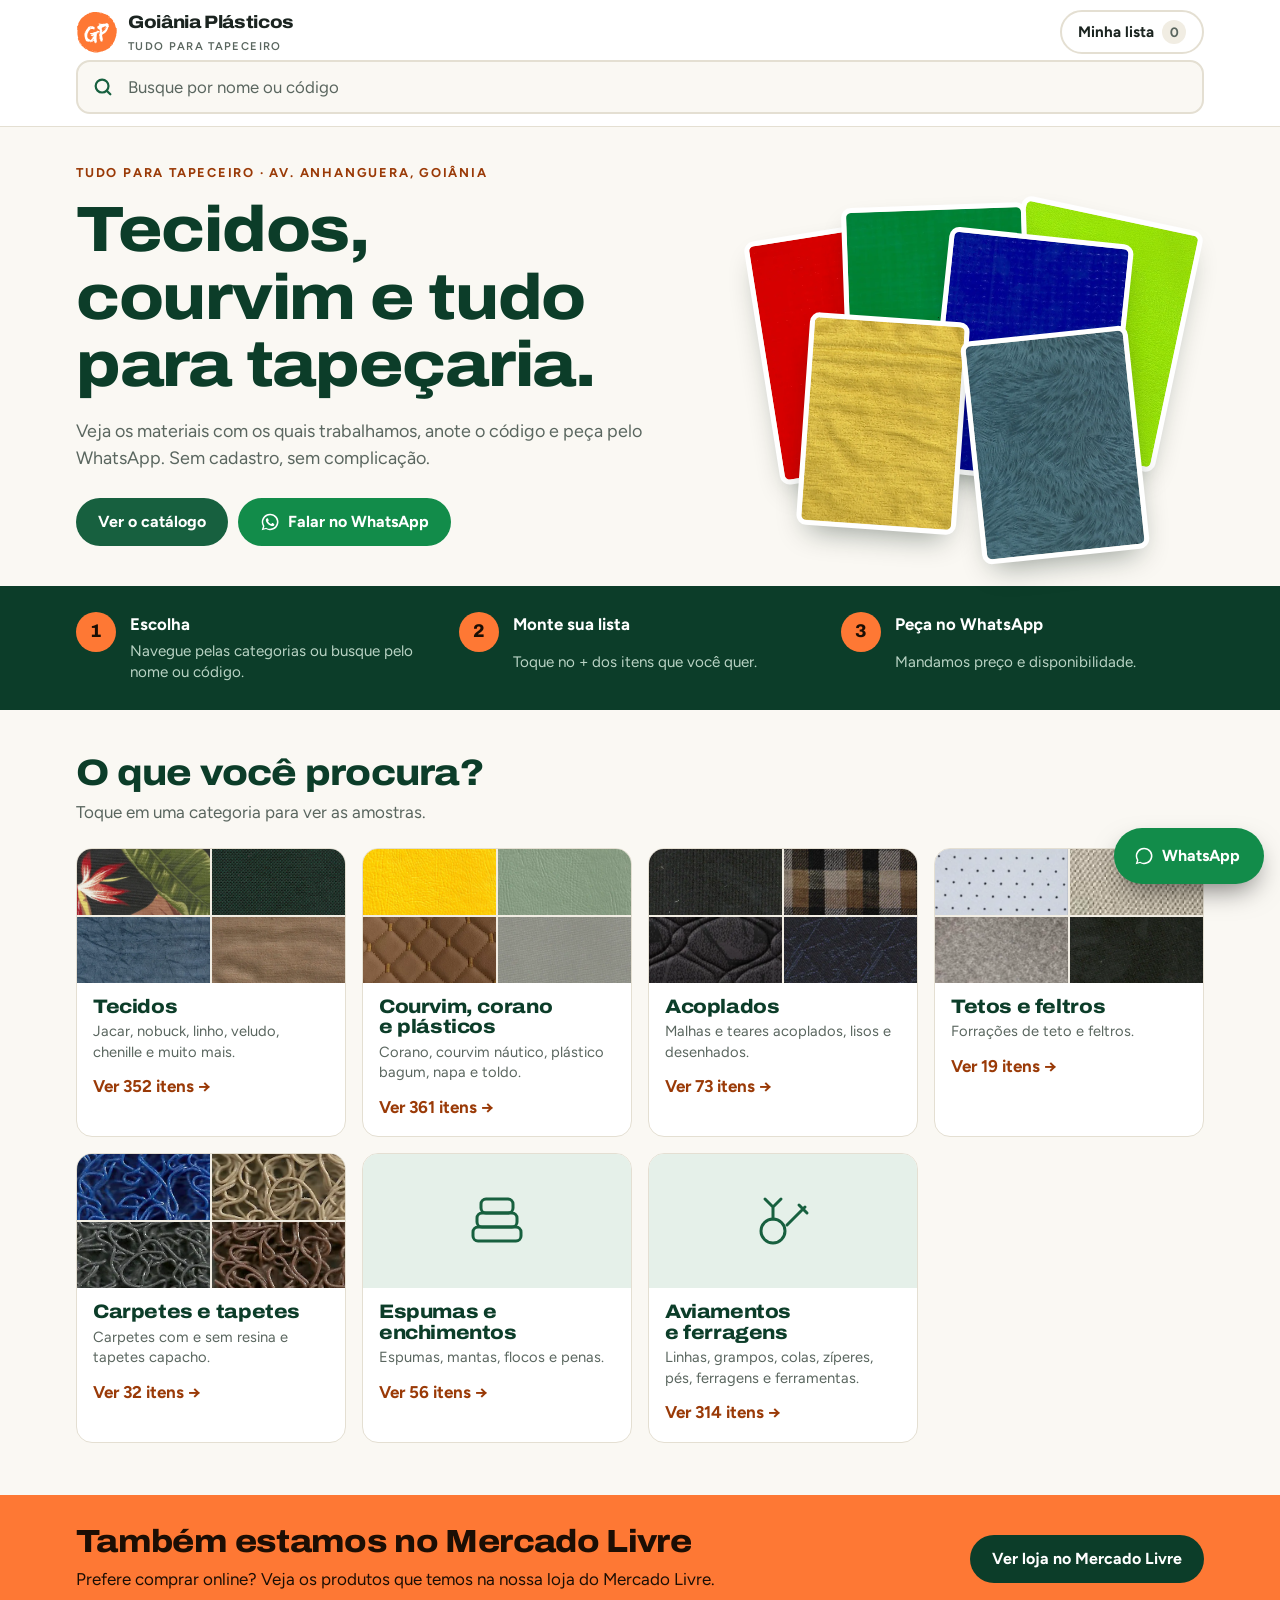
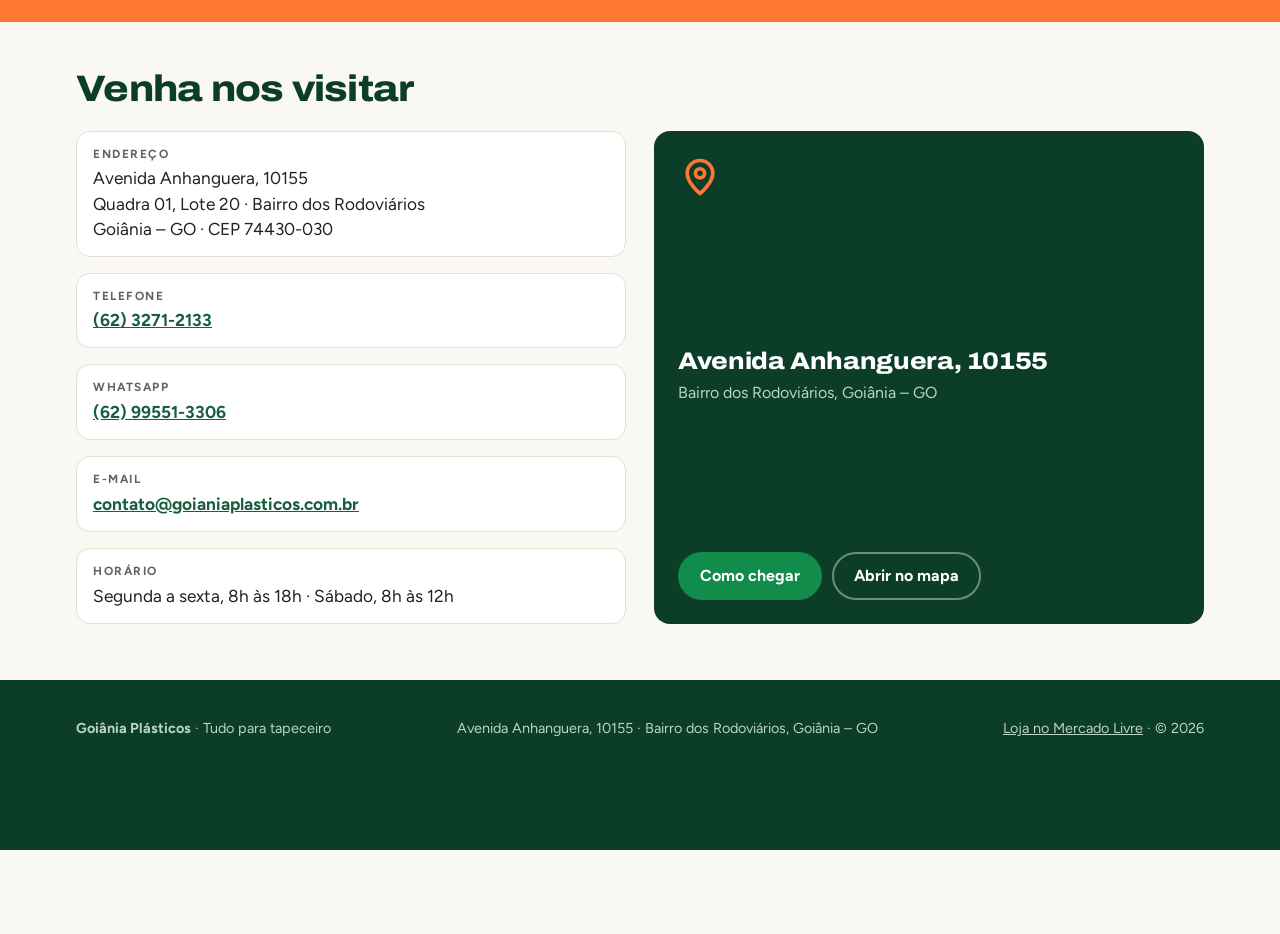
==== index.html @ bf2f609e "Site Goiânia Plásticos: versão inicial Co-Authored-By: Claude Sonnet 5.5 <noreply@anthropic.com> Cla" ====
<!doctype html>
<html lang="pt-BR">
<head>
<meta charset="utf-8">
<meta name="viewport" content="width=device-width, initial-scale=1, viewport-fit=cover">
<title>Goiânia Plásticos</title>
<meta name="claude:viewport-fit-sides" content="cover">
<meta name="description" content="Goiânia Plásticos: tecidos, courvim, corano, acoplados, tetos, espumas e aviamentos para tapeceiro. Veja as amostras e peça pelo WhatsApp. Av. Anhanguera, Goiânia.">
<meta name="theme-color" content="#FAF8F3">
<link rel="icon" type="image/svg+xml" href="img/logo.svg">
<link rel="preconnect" href="https://fonts.googleapis.com">
<link rel="preconnect" href="https://fonts.gstatic.com" crossorigin>
<link rel="stylesheet" href="https://fonts.googleapis.com/css2?family=Archivo:wdth,wght@62..125,600..900&family=Figtree:wght@400;500;600;700&display=swap">
<style>
:root{
  --bg:#FAF8F3; --surface:#FFFFFF; --surface-2:#F1EDE3; --ink:#1B2420; --muted:#5A665F; --line:#E4DFD2;
  --verde:#17603F; --verde-ink:#FFFFFF; --verde-deep:#0C3D29; --verde-tint:#E5F0E9;
  --laranja:#FE7834; --laranja-ink:#9A3A07; --laranja-tint:#FFEDE0; --sand:#F4EFE6;
  --wa:#128C4A; --wa-ink:#FFFFFF; --focus:#17603F;
  --f-display:"Archivo","Arial Narrow",system-ui,sans-serif; --f-body:"Figtree",system-ui,-apple-system,"Segoe UI",sans-serif;
}
@media (prefers-color-scheme:dark){:root:not([data-theme="light"]){
  --bg:#0E1512; --surface:#16201B; --surface-2:#1E2B24; --ink:#EDF2EE; --muted:#9BAAA1; --line:#2A3A31;
  --verde:#5CC592; --verde-ink:#07281A; --verde-deep:#0A241A; --verde-tint:#17302478;
  --laranja:#FF8A4C; --laranja-ink:#FFB68C; --laranja-tint:#3A2314; --sand:#1A231E;
  --wa:#1FA85B; --wa-ink:#04210F; --focus:#FF8A4C; color-scheme:dark}}
:root[data-theme="dark"]{
  --bg:#0E1512; --surface:#16201B; --surface-2:#1E2B24; --ink:#EDF2EE; --muted:#9BAAA1; --line:#2A3A31;
  --verde:#5CC592; --verde-ink:#07281A; --verde-deep:#0A241A; --verde-tint:#17302478;
  --laranja:#FF8A4C; --laranja-ink:#FFB68C; --laranja-tint:#3A2314; --sand:#1A231E;
  --wa:#1FA85B; --wa-ink:#04210F; --focus:#FF8A4C; color-scheme:dark}
html{background:var(--bg)}
body{margin:0;background:var(--bg);color:var(--ink);font-family:var(--f-body);font-size:17px;line-height:1.5;padding-bottom:84px}
</style>
<link rel="stylesheet" href="css/style.css">
</head>
<body>
<svg width="0" height="0" style="position:absolute" aria-hidden="true"><defs><symbol id="logo" viewBox="0 0 242 244"><path fill="var(--laranja)" d="M114.2 241.6C112.7 241.4 110.6 241.1 108.7 241.0C107.1 240.9 106.5 240.8 105.7 240.6C105.1 240.4 103.8 240.1 102.7 240.0C101.6 239.9 100.4 239.6 99.9 239.5C99.4 239.3 98.5 239.1 97.8 239.0C96.9 238.9 96.3 238.8 95.7 238.5C95.2 238.3 94.5 238.1 93.8 238.0C92.4 237.8 92.2 237.8 91.4 237.4C91.1 237.3 90.4 237.1 90.0 237.0C89.5 237.0 88.8 236.7 88.4 236.5C87.9 236.3 87.2 236.1 86.5 235.9C85.8 235.8 85.0 235.6 84.6 235.5C84.2 235.3 83.6 235.1 83.1 235.0C82.7 234.9 82.0 234.7 81.7 234.5C81.3 234.3 80.6 234.1 80.0 234.0C79.5 233.9 78.7 233.6 78.4 233.5C78.1 233.4 77.4 233.2 76.9 233.1C76.5 232.9 75.8 232.7 75.4 232.5C75.0 232.3 74.4 232.1 74.1 232.1C72.9 231.9 72.8 231.8 71.8 230.5C70.6 228.9 70.2 228.5 67.2 226.5C66.9 226.3 66.5 226.0 66.2 225.8C66.0 225.6 65.6 225.4 65.2 225.2C64.9 225.0 64.5 224.7 64.2 224.5C63.9 224.3 63.6 224.1 63.4 224.1C63.2 224.0 62.9 223.8 62.6 223.6C62.3 223.3 61.8 223.0 61.5 222.9C61.3 222.8 61.0 222.6 60.9 222.4C60.8 222.3 60.4 222.1 60.1 221.9C59.8 221.7 59.5 221.5 59.5 221.5C59.5 221.4 59.2 221.2 58.9 221.1C58.6 220.9 58.0 220.3 57.6 219.8C56.6 218.7 55.9 218.3 55.5 218.3C54.6 218.2 54.9 219.4 56.1 220.2C56.8 220.7 57.7 221.7 57.9 222.2C58.1 222.7 57.7 222.9 56.7 222.9C55.8 222.9 54.5 222.3 53.6 221.5C53.4 221.3 52.9 221.0 52.6 220.7C51.5 219.9 51.3 219.7 51.4 219.0C51.5 218.4 51.5 218.4 50.9 217.9C49.8 217.0 49.8 217.0 48.7 217.0C47.6 217.0 47.3 216.9 47.1 216.3C47.0 216.1 46.8 215.7 46.7 215.5C46.5 215.3 46.3 214.8 46.2 214.6C46.1 214.0 44.0 211.9 43.0 211.2C42.6 211.0 41.9 210.4 41.3 209.9C40.8 209.4 39.7 208.5 38.9 207.8C35.3 204.8 33.7 203.3 33.2 202.4C33.0 202.2 32.1 201.1 31.1 200.1C30.2 199.1 28.9 197.6 28.2 196.8C27.5 196.0 26.5 194.9 26.1 194.4C25.6 193.9 25.1 193.3 25.0 193.1C24.8 192.9 24.4 192.4 24.0 192.0C23.6 191.6 23.0 191.0 22.7 190.5C22.3 190.1 21.7 189.3 21.3 188.9C20.5 188.0 19.9 186.9 19.9 186.6C19.9 186.5 20.0 186.1 20.1 185.9C20.4 185.3 20.2 183.9 19.6 182.8C19.4 182.5 19.2 182.0 19.2 181.8C19.2 181.6 18.9 181.2 18.7 180.9C18.5 180.6 18.2 180.1 18.2 179.9C18.1 179.6 17.9 179.1 17.7 178.7C17.5 178.3 17.3 177.7 17.2 177.3C17.2 177.0 16.9 176.4 16.7 176.1C16.5 175.7 16.2 175.3 16.2 175.1C15.8 173.5 14.3 171.3 13.2 170.8C12.6 170.5 12.4 170.2 12.1 169.5C12.1 169.3 11.8 168.8 11.6 168.5C11.4 168.1 11.2 167.6 11.1 167.1C11.1 166.6 10.8 165.9 10.6 165.6C10.3 165.0 10.3 164.8 10.2 163.0C10.2 161.9 10.0 160.6 9.9 160.0C9.6 158.3 9.8 158.0 10.8 158.6C12.2 159.6 12.6 158.3 11.7 156.0C11.5 155.5 11.3 154.7 11.2 154.3C11.1 153.9 10.9 153.4 10.6 153.0C10.2 152.3 10.2 152.3 10.1 150.6C10.1 149.4 10.0 148.7 9.8 148.1C9.5 147.2 9.3 146.4 9.1 144.7C9.0 143.9 8.9 143.2 8.6 142.7C8.3 142.1 8.3 141.7 8.2 140.4C8.2 139.5 8.0 138.5 7.9 137.9C7.3 135.9 7.3 134.9 7.3 127.8C7.3 124.1 7.3 120.4 7.4 119.6C7.4 118.8 7.6 117.4 7.7 116.4C7.9 113.7 7.8 110.7 7.5 110.1C7.4 110.0 7.0 109.7 6.5 109.4C5.1 108.7 4.8 107.6 5.7 105.8C6.1 104.9 6.1 104.9 6.3 102.6C6.5 98.7 6.2 95.2 5.6 93.6C5.1 92.2 5.1 90.4 5.6 89.5C5.8 89.1 6.0 88.5 6.1 88.2C6.2 87.1 6.7 86.8 7.2 87.5C8.2 88.9 8.9 88.7 9.5 86.5C9.9 85.2 9.9 85.2 9.6 84.4C9.1 82.9 9.5 82.0 10.9 81.8C12.6 81.4 13.6 79.9 12.8 78.9C12.5 78.5 12.4 78.3 12.4 77.6C12.4 76.8 12.4 76.8 12.0 76.6C11.5 76.4 11.5 76.3 11.5 76.0C11.6 75.4 12.2 74.0 12.6 73.5C12.9 73.0 13.0 72.6 12.6 72.0C12.3 71.4 12.5 70.9 13.9 69.0C14.2 68.4 14.7 67.7 14.9 67.4C15.1 67.1 15.4 66.6 15.6 66.3C15.8 66.0 16.0 65.7 16.1 65.5C16.1 65.4 16.3 65.1 16.5 64.8C16.9 64.2 18.1 61.8 18.1 61.6C18.1 61.5 18.3 61.1 18.6 60.7C19.3 59.6 19.9 58.5 20.3 57.8C20.9 56.6 21.4 55.7 21.7 55.2C22.2 54.5 22.9 53.5 23.1 53.1C23.2 52.9 23.4 52.5 23.6 52.2C23.8 52.0 24.3 51.4 24.6 50.9C25.0 50.5 25.4 50.0 25.4 49.9C26.1 49.4 26.7 48.4 26.7 48.0C26.7 47.6 26.8 47.4 27.3 46.9C27.6 46.6 28.0 46.0 28.2 45.6C28.6 44.8 30.7 42.6 31.6 42.1C31.8 41.9 32.7 41.2 33.4 40.4C34.2 39.7 35.1 38.8 35.5 38.6C36.0 38.3 36.5 37.8 36.9 37.6C37.2 37.3 37.8 36.8 38.2 36.5C38.6 36.2 39.2 35.7 39.4 35.5C39.7 35.3 40.3 34.8 40.6 34.6C41.0 34.3 41.6 33.8 42.0 33.5C42.3 33.1 42.7 32.9 42.8 32.9C42.8 32.9 43.3 32.5 43.8 32.0C44.7 31.2 45.4 30.6 46.4 30.0C46.9 29.7 46.9 29.6 47.0 28.9C47.1 28.2 47.1 28.2 47.8 27.9C48.2 27.8 48.6 27.6 48.7 27.5C48.9 27.3 49.3 27.1 49.8 26.9C50.2 26.8 50.7 26.5 50.8 26.4C50.9 26.2 51.3 26.0 51.5 25.9C51.8 25.8 52.2 25.6 52.5 25.4C52.8 25.2 53.1 25.0 53.2 25.0C53.3 25.0 53.6 24.8 53.9 24.6C54.1 24.3 54.6 24.0 54.9 23.9C55.2 23.8 55.5 23.6 55.6 23.5C55.6 23.4 55.9 23.2 56.2 23.1C56.5 22.9 56.9 22.6 57.1 22.5C57.3 22.3 57.6 22.1 57.8 22.0C58.0 21.9 58.5 21.6 58.8 21.4C59.2 21.1 59.6 21.0 60.0 20.9C60.9 20.8 61.9 20.3 62.3 19.7C63.1 18.7 63.6 18.3 64.2 18.1C64.6 18.0 65.1 17.7 65.4 17.5C66.4 16.6 67.7 16.2 69.3 15.9C70.5 15.8 71.0 15.7 71.5 15.4C72.0 15.1 72.5 15.0 73.1 14.9C75.6 14.7 76.6 13.9 75.5 13.2C74.6 12.6 74.6 12.3 76.0 11.6C77.1 11.1 77.1 11.1 80.6 10.7C81.4 10.7 82.4 10.5 82.9 10.4C83.3 10.3 84.4 10.2 85.3 10.2C87.0 10.1 87.6 9.9 88.1 9.4C88.3 9.3 88.7 9.0 89.1 8.8C89.4 8.6 89.8 8.4 90.0 8.2C90.3 8.0 90.6 7.9 92.0 7.9C93.6 7.8 93.7 7.8 94.2 7.5C94.4 7.3 94.9 7.1 95.3 7.0C96.5 6.7 96.8 6.6 97.6 6.3C98.7 5.9 103.4 5.7 112.9 5.9C119.4 6.0 119.7 6.0 120.7 6.5C121.1 6.7 121.8 6.8 123.9 7.0C125.7 7.2 126.9 7.3 127.4 7.5C127.9 7.7 129.1 7.8 130.4 7.9C132.0 8.1 132.8 8.2 133.4 8.5C134.0 8.7 134.9 8.8 136.0 8.9C137.2 9.1 138.0 9.2 138.6 9.4C139.1 9.6 139.9 9.8 140.7 9.9C142.1 10.0 144.0 10.3 146.1 10.6C147.2 10.8 149.9 11.0 152.1 11.0C152.2 11.0 152.6 11.2 152.8 11.4C153.1 11.7 153.6 12.0 153.9 12.1C154.6 12.5 156.0 13.2 156.7 13.7C157.0 13.9 157.4 14.2 157.6 14.3C158.0 14.5 158.6 14.9 159.3 15.5C159.6 15.7 160.0 15.9 160.2 16.0C160.4 16.1 160.8 16.3 161.1 16.5C161.7 16.9 161.7 16.9 164.5 16.9C167.9 16.9 168.1 16.9 168.7 17.8C169.1 18.3 169.5 18.6 170.0 18.9C170.4 19.1 170.9 19.4 171.0 19.5C171.0 19.6 171.4 19.8 171.7 20.0C172.0 20.1 172.6 20.3 172.8 20.5C173.1 20.7 173.6 20.9 173.8 20.9C174.1 21.0 174.6 21.3 175.2 21.8C176.5 23.0 177.0 23.0 177.2 22.0C177.3 21.4 177.5 21.3 178.3 21.6C178.6 21.8 178.9 21.9 179.0 21.9C179.1 21.9 179.5 22.1 179.9 22.3C180.3 22.6 180.8 22.9 181.2 23.0C181.5 23.1 181.9 23.4 182.1 23.5C182.2 23.6 182.5 23.8 182.8 23.9C183.1 24.0 183.5 24.3 183.8 24.6C184.1 24.8 184.7 25.3 185.1 25.6C186.0 26.2 187.1 27.1 189.8 29.5C191.6 31.1 192.3 31.7 193.0 32.0C193.3 32.2 193.8 32.5 194.1 32.8C194.4 33.1 195.0 33.7 195.4 34.0C195.8 34.4 196.3 34.9 196.5 35.2C196.7 35.5 197.1 36.0 197.4 36.3C197.9 36.8 198.2 37.3 198.1 37.5C198.0 37.6 197.2 37.2 196.7 36.8C196.5 36.6 195.9 36.2 195.5 36.0C195.1 35.7 194.4 35.3 194.1 35.1C193.0 34.3 191.2 33.2 190.6 32.8C190.3 32.7 189.8 32.4 189.7 32.2C189.3 32.0 188.8 31.9 188.4 32.1C188.0 32.2 188.4 32.7 189.1 33.0C189.3 33.0 189.7 33.3 190.0 33.6C190.6 34.2 191.4 34.8 191.9 35.2C193.2 36.0 193.6 36.2 194.0 36.6C194.2 36.8 194.9 37.3 195.4 37.7C196.0 38.1 196.8 38.9 197.3 39.4C198.3 40.4 198.8 40.6 199.6 40.3C200.1 40.1 200.2 40.1 200.6 40.3C201.0 40.5 202.6 41.9 203.5 43.0C203.9 43.4 204.4 43.9 204.6 44.1C206.0 45.5 207.4 47.3 207.9 48.5C208.5 49.6 210.9 51.9 211.5 51.9C211.9 51.9 212.5 52.5 212.8 53.1C213.0 53.4 213.2 53.9 213.4 54.1C213.6 54.3 213.8 54.7 213.9 54.9C214.0 55.2 214.2 55.7 214.4 56.1C214.6 56.5 214.9 57.1 215.0 57.4C215.1 57.7 215.4 58.1 215.5 58.3C215.8 58.7 216.1 60.3 216.0 60.6C216.0 60.7 215.8 60.8 215.6 60.9C215.4 60.9 215.2 61.1 215.0 61.3C214.4 62.3 214.3 62.3 213.9 62.1C213.4 61.9 213.3 62.1 213.6 62.5C213.8 62.7 214.0 63.0 214.1 63.2C214.3 63.7 216.2 65.6 216.4 65.6C216.6 65.6 216.7 65.2 216.7 64.6C216.8 63.2 217.6 63.3 218.0 64.8C218.1 65.2 218.3 65.6 218.5 65.9C218.6 66.1 218.9 66.6 218.9 66.9C219.1 67.4 219.2 67.7 219.7 68.0C220.4 68.7 220.7 68.6 220.7 67.6C220.8 67.1 221.1 66.7 221.5 66.8C221.7 66.8 221.9 67.0 222.4 67.8C222.8 68.3 223.2 68.9 223.4 69.2C223.7 69.7 224.1 70.9 224.1 71.4C224.1 72.0 223.9 72.4 223.2 72.8C222.9 73.1 222.6 73.3 222.6 73.4C222.6 73.7 223.2 74.4 224.1 75.0C225.0 75.7 225.2 76.0 225.3 76.8C225.4 77.2 225.5 78.0 225.6 78.6C225.8 79.3 225.9 80.0 225.9 80.2C225.9 80.3 226.1 80.9 226.3 81.3C226.6 81.9 226.8 82.5 226.9 83.0C226.9 83.5 227.1 84.2 227.3 84.7C227.5 85.1 227.7 86.0 227.8 86.5C227.9 87.1 228.2 87.8 228.4 88.3C228.8 89.0 228.8 89.2 228.9 91.0C229.1 93.0 229.1 93.0 229.5 93.6C229.7 93.9 230.0 94.5 230.1 94.9C230.2 95.3 230.6 96.0 231.0 96.6C231.3 97.1 231.7 97.8 231.9 98.1C232.0 98.5 232.3 99.0 232.5 99.2C232.7 99.5 232.9 99.9 233.0 100.0C233.1 100.2 233.3 100.4 233.4 100.4C233.7 100.4 233.8 99.9 234.0 98.3C234.2 96.3 234.5 96.5 234.9 98.9C235.0 99.8 235.3 101.0 235.4 101.5C235.9 102.9 235.9 103.4 235.3 104.3C234.5 105.5 234.6 107.0 235.5 108.3C236.2 109.4 236.1 113.6 235.4 115.3C234.6 116.9 234.7 118.5 235.6 119.7C236.0 120.3 236.0 120.7 235.6 121.3C235.4 121.5 235.2 121.8 235.0 122.0C234.6 122.5 234.8 123.8 235.3 124.9C236.1 126.5 236.1 126.7 235.0 127.9C234.0 129.3 234.0 129.3 233.9 131.5C233.8 133.7 233.7 134.0 232.6 135.3C231.7 136.4 231.8 137.7 232.9 137.9C233.6 138.1 233.7 138.6 233.2 140.3C233.0 140.8 232.9 141.6 232.8 142.0C232.8 142.4 232.6 143.0 232.4 143.4C232.2 143.8 231.9 144.6 231.8 145.2C231.6 145.8 231.4 146.5 231.3 146.7C231.2 147.0 231.0 147.6 230.9 148.1C230.8 148.6 230.6 149.3 230.4 149.7C229.9 150.5 229.6 151.9 229.7 153.0C229.8 153.7 229.7 153.8 229.4 154.3C229.2 154.7 229.0 155.2 228.9 155.4C228.8 155.7 228.6 156.1 228.4 156.4C228.2 156.7 227.9 157.4 227.7 158.0C227.6 158.6 227.4 159.3 227.2 159.5C227.1 159.8 226.9 160.3 226.9 160.7C226.8 161.1 226.6 161.7 226.4 162.0C226.2 162.3 225.9 162.8 225.9 163.2C225.8 163.5 225.5 164.2 225.3 164.6C224.8 165.5 224.8 166.2 225.0 167.0C225.2 167.6 225.0 168.2 224.5 168.9C224.3 169.1 224.0 169.6 223.8 169.9C223.6 170.3 223.4 170.7 223.2 171.0C223.1 171.2 222.9 171.8 222.8 172.4C222.7 173.3 222.6 173.6 222.3 173.9C222.1 174.1 221.9 174.4 221.9 174.6C221.8 174.8 221.6 175.1 221.4 175.4C221.2 175.7 220.9 176.2 220.8 176.6C220.7 176.9 220.5 177.5 220.3 177.8C220.1 178.1 219.9 178.5 219.9 178.5C219.9 178.6 219.7 178.9 219.5 179.1C219.3 179.4 219.0 179.8 218.9 180.1C218.5 180.8 217.9 181.5 217.4 182.1C217.2 182.4 216.9 182.7 216.8 182.9C216.7 183.1 216.5 183.6 216.2 184.0C216.0 184.3 215.7 184.8 215.6 185.0C215.0 185.9 214.8 186.3 214.3 187.1C214.0 187.5 213.5 188.2 213.3 188.5C212.5 189.5 212.9 190.1 214.1 189.9C215.0 189.8 215.0 189.8 214.7 190.6C214.7 190.9 214.3 191.4 213.8 191.9C213.3 192.3 212.2 193.4 211.4 194.4C210.5 195.3 209.4 196.5 208.9 197.0C208.4 197.5 207.9 198.1 207.8 198.4C207.6 198.7 207.4 198.9 207.4 198.9C207.3 198.9 207.2 199.1 207.0 199.3C206.9 199.5 206.4 199.9 206.1 200.2C205.7 200.4 204.6 201.4 203.5 202.4C201.6 204.3 201.0 204.8 200.5 205.2C200.3 205.3 200.0 205.7 199.8 206.0C199.5 206.8 198.7 207.6 197.8 208.0C196.9 208.5 196.6 209.0 196.7 209.9C196.8 210.7 196.5 211.1 192.8 214.3C191.5 215.6 190.9 216.0 189.6 216.9C189.3 217.1 188.9 217.4 188.7 217.5C188.5 217.6 188.1 217.9 187.8 218.0C187.5 218.1 186.9 218.4 186.6 218.6C186.2 218.8 185.9 219.0 185.9 219.0C185.8 219.0 185.5 219.2 185.2 219.5C184.8 219.8 184.5 220.0 184.4 220.0C184.4 220.0 184.0 220.2 183.7 220.4C183.3 220.7 182.9 220.9 182.6 221.0C182.4 221.1 181.9 221.3 181.5 221.6C181.1 221.8 180.5 222.0 180.2 222.1C179.8 222.1 179.3 222.3 179.0 222.4C178.7 222.6 178.2 222.8 177.9 222.8C176.3 223.1 175.6 223.7 175.9 224.8C176.0 225.5 175.9 225.8 175.3 226.0C175.0 226.1 174.5 226.3 174.1 226.5C173.7 226.7 173.1 226.9 172.8 227.0C172.4 227.1 172.0 227.3 171.8 227.4C171.3 227.8 171.0 227.9 170.2 228.1C169.7 228.1 169.5 228.2 169.2 228.5C169.0 228.8 168.8 228.9 167.8 229.1C167.1 229.2 166.5 229.3 166.1 229.5C165.8 229.7 165.3 229.9 164.9 230.0C164.5 230.1 163.9 230.3 163.6 230.5C163.3 230.7 162.7 231.0 162.3 231.1C161.8 231.2 161.3 231.4 161.0 231.5C160.7 231.6 160.1 231.9 159.5 232.0C159.0 232.1 158.4 232.4 158.1 232.5C157.9 232.7 157.3 233.0 156.9 233.1C156.4 233.2 155.9 233.4 155.6 233.5C155.3 233.6 154.6 233.9 154.0 234.0C153.4 234.1 152.6 234.4 152.2 234.6C151.8 234.8 151.4 235.0 151.2 235.0C151.1 235.0 150.3 235.1 149.4 235.2C148.6 235.4 147.6 235.5 147.2 235.6C146.1 235.8 143.5 236.3 143.1 236.5C142.3 236.8 139.9 237.0 138.5 236.9C136.7 236.9 136.5 236.9 135.4 238.0C134.4 239.1 133.7 239.4 132.4 239.4C131.8 239.5 131.0 239.6 130.6 239.7C130.2 239.8 129.2 239.9 128.2 240.1C127.3 240.2 126.2 240.4 125.7 240.6C124.8 240.9 122.4 241.1 119.2 241.1C117.9 241.1 117.7 241.2 117.1 241.4C116.5 241.8 115.5 241.8 114.2 241.6ZM107.9 237.0C108.2 236.9 108.6 236.1 108.6 235.6C108.6 235.1 108.3 235.0 106.8 234.8C106.2 234.7 105.4 234.5 105.1 234.4C104.2 234.1 103.6 234.2 103.6 234.7C103.6 235.3 104.1 235.7 104.9 236.0C105.4 236.1 105.9 236.4 106.0 236.5C106.7 237.0 107.5 237.2 107.9 237.0ZM117.7 236.9C118.4 236.6 118.1 236.1 117.0 235.8C116.4 235.6 116.3 235.5 116.1 235.1C115.8 234.6 115.3 234.4 114.2 234.6C113.9 234.7 113.1 234.8 112.5 234.9C110.4 235.3 110.8 235.8 113.2 236.1C113.6 236.1 114.2 236.3 114.6 236.4C114.9 236.5 115.4 236.7 115.6 236.8C116.1 237.0 117.2 237.1 117.7 236.9ZM101.1 233.0C102.0 232.4 101.5 232.1 99.2 231.8C98.3 231.7 97.2 231.5 96.7 231.4C96.2 231.2 95.3 231.1 94.7 231.0C93.8 230.9 93.4 230.8 93.1 230.6C92.4 230.2 92.3 230.5 93.0 231.1C93.4 231.6 93.9 231.9 94.4 232.1C94.8 232.2 95.3 232.5 95.5 232.6C96.4 233.3 100.4 233.6 101.1 233.0ZM54.2 215.0C54.6 214.6 54.3 214.3 52.1 212.5C51.4 211.9 50.5 212.0 50.7 212.7C50.7 213.0 52.0 214.1 52.3 214.1C52.4 214.1 52.6 214.3 52.8 214.5C53.4 215.1 53.9 215.3 54.2 215.0ZM47.0 209.4C47.0 209.0 46.0 207.7 45.2 207.2C44.7 206.9 44.3 206.6 44.1 206.2C43.7 205.6 43.1 205.1 42.6 205.1C42.1 205.1 42.2 205.3 43.2 206.3C43.7 206.8 44.3 207.5 44.7 208.0C45.6 209.3 47.0 210.1 47.0 209.4ZM202.8 198.0C203.9 197.6 205.6 195.9 205.5 195.4C205.4 195.0 204.2 195.1 203.5 195.6C203.1 195.8 202.6 196.0 202.3 196.1C201.8 196.2 200.2 197.0 200.1 197.3C200.0 197.6 200.1 197.9 200.4 198.0C200.8 198.2 202.4 198.1 202.8 198.0ZM31.8 196.7C31.9 196.6 31.9 196.4 31.8 196.3C31.3 195.7 31.2 195.5 31.1 194.9C31.1 194.6 30.9 194.1 30.7 193.9C30.5 193.6 30.3 193.2 30.2 192.9C30.1 192.6 29.8 192.2 29.6 192.0C29.3 191.8 29.1 191.4 29.0 191.2C28.8 190.6 28.2 189.5 27.7 188.8C27.5 188.5 27.1 187.9 26.7 187.3C26.4 186.8 25.9 186.0 25.7 185.7C25.5 185.3 25.2 184.9 25.2 184.7C25.1 184.3 24.6 183.8 24.3 183.8C23.9 183.8 23.9 184.4 24.3 186.0C24.4 187.0 24.5 187.5 24.4 188.1C24.4 188.9 24.4 189.0 24.7 189.7C24.9 190.1 25.2 190.7 25.2 190.9C25.3 191.2 25.8 191.9 26.2 192.4C26.6 192.9 27.1 193.6 27.3 193.8C27.8 194.4 28.6 195.0 29.0 195.0C29.5 195.0 29.8 195.2 30.1 195.6C30.6 196.7 31.6 197.3 31.8 196.7ZM19.0 174.4C19.2 174.0 19.1 173.6 18.6 173.1C18.3 172.7 18.2 172.4 18.1 172.0C18.1 171.5 17.9 171.1 17.7 170.9C17.5 170.7 17.3 170.2 17.2 169.9C17.1 169.6 16.8 169.0 16.3 168.3C15.9 167.8 15.4 167.1 15.2 166.7C14.8 166.2 14.1 165.8 13.9 165.9C13.5 166.1 14.0 167.8 14.6 168.7C14.8 169.0 15.3 169.8 15.6 170.4C16.0 171.1 16.4 171.9 16.6 172.1C16.7 172.3 17.0 172.8 17.2 173.3C17.9 174.6 18.7 175.2 19.0 174.4ZM190.4 41.5C190.4 41.0 189.9 40.2 189.1 39.7C188.7 39.4 188.2 39.0 187.9 38.8C187.2 38.3 186.9 38.2 186.9 38.7C186.9 39.2 187.0 39.4 188.1 40.5C189.4 41.9 190.4 42.3 190.4 41.5ZM145.4 16.8C145.4 16.6 145.2 16.3 144.9 16.0C144.4 15.5 144.4 15.2 144.9 14.8C145.4 14.5 145.3 14.4 144.6 13.7C143.8 13.1 143.2 12.8 142.1 12.7C140.8 12.5 141.0 13.4 142.2 14.0C143.1 14.3 143.2 14.6 142.9 15.0C142.6 15.5 142.7 15.6 143.5 16.3C144.3 17.0 144.4 17.1 145.0 17.1C145.3 17.1 145.4 17.1 145.4 16.8ZM154.0 15.5C154.0 15.1 153.1 14.2 152.4 13.9C152.1 13.8 151.6 13.6 151.3 13.4C150.2 12.8 149.1 13.0 149.1 13.8C149.1 14.4 149.4 14.6 151.2 15.2C152.8 15.8 153.9 15.9 154.0 15.5Z"/><path fill="#fff" d="M111.8 187.2C110.9 186.4 110.5 184.9 110.1 180.9C109.9 179.9 109.8 178.9 109.7 178.7C109.2 177.6 107.6 177.9 107.6 179.0C107.6 180.1 107.9 184.4 108.0 184.8C108.2 185.5 108.1 185.8 107.3 186.2C106.2 186.9 105.8 186.6 105.8 185.3C105.8 184.3 105.5 182.2 105.3 180.8C105.1 179.7 105.0 179.0 104.2 176.3C104.0 175.8 103.8 175.0 103.8 174.7C103.3 172.3 101.7 172.5 99.0 175.0C98.4 175.5 97.6 176.2 97.2 176.4C96.8 176.7 96.3 177.1 96.0 177.3C95.8 177.5 95.4 177.8 95.1 177.9C94.9 178.1 94.6 178.3 94.4 178.4C94.3 178.5 93.9 178.8 93.5 178.9C93.1 179.1 92.6 179.4 92.3 179.6C92.0 179.7 91.7 179.9 91.6 179.9C91.5 179.9 90.9 180.0 90.2 180.2C89.0 180.6 87.9 180.8 85.9 180.9C85.3 181.0 84.5 181.1 84.1 181.2C83.4 181.4 83.4 181.4 82.3 181.0C80.6 180.3 80.5 179.6 82.2 179.2C82.9 179.0 83.3 177.8 82.7 177.3C82.4 177.0 81.5 177.0 80.7 177.3C78.5 178.2 68.8 178.3 66.2 177.5C65.7 177.3 64.8 177.0 64.2 176.9C63.0 176.6 61.5 175.9 60.8 175.4C58.3 173.7 58.3 173.7 57.3 172.3C56.1 170.5 55.4 169.5 55.4 169.4C55.4 169.3 55.0 168.5 54.5 167.5C54.0 166.5 53.5 165.3 53.4 164.7C53.1 163.6 52.3 161.4 51.9 160.5C51.7 160.2 51.5 159.2 51.3 158.3C51.1 157.4 50.7 155.8 50.3 154.6C50.0 153.4 49.6 152.1 49.6 151.7C49.5 151.3 49.4 150.3 49.3 149.6C49.2 148.8 49.0 147.3 48.9 146.2C48.7 145.1 48.5 143.3 48.4 142.1C47.9 138.6 48.1 134.4 48.8 130.2C49.0 129.3 49.1 128.0 49.2 127.2C49.3 125.9 49.7 124.1 50.1 123.0C50.4 122.4 50.8 120.4 51.2 118.7C51.4 117.4 51.6 116.9 51.9 116.9C52.7 116.9 52.2 119.8 51.2 121.7C50.9 122.1 50.8 122.5 50.8 123.1C50.8 123.6 50.6 124.1 50.4 124.5C49.5 126.4 49.4 128.0 50.4 128.4C51.2 128.7 51.7 127.9 51.7 126.3C51.7 125.4 51.8 125.0 52.1 124.4C52.2 124.1 52.4 123.4 52.5 122.9C52.6 122.5 52.7 121.7 52.9 121.3C53.0 120.9 53.1 120.3 53.2 120.0C53.2 119.5 53.4 119.2 53.9 118.6C54.5 117.8 54.7 117.6 55.4 115.9C55.6 115.4 56.0 114.7 56.3 114.3C56.6 113.9 57.2 112.9 57.6 112.0C58.0 111.2 58.6 110.1 59.0 109.6C59.3 109.1 59.9 108.3 60.2 107.8C60.5 107.3 61.2 106.5 61.8 105.9C62.4 105.3 63.2 104.3 63.7 103.7C64.2 103.1 64.8 102.3 65.2 101.9C65.5 101.5 66.0 101.0 66.2 100.7C66.8 99.8 68.4 98.2 69.0 97.9C69.9 97.4 70.2 96.7 69.8 96.1C69.4 95.7 68.7 95.7 67.9 96.2C67.1 96.7 66.6 96.8 66.5 96.5C66.5 96.1 67.4 95.3 68.7 94.6C69.4 94.3 70.2 93.8 70.5 93.5C71.0 93.1 72.4 92.5 73.6 92.1C74.0 91.9 74.7 91.7 75.2 91.4C75.7 91.2 77.1 90.8 78.5 90.4C81.4 89.7 82.3 89.5 83.3 89.1C84.3 88.8 85.0 88.8 85.7 89.3C86.6 89.9 87.0 89.8 87.8 89.0C88.5 88.3 88.4 88.3 90.5 88.6C91.3 88.7 92.6 88.8 93.3 88.9C94.1 88.9 95.0 89.1 95.4 89.2C95.9 89.4 97.1 89.7 98.2 90.0C100.3 90.5 101.9 91.1 102.5 91.5C102.7 91.6 103.2 91.9 103.6 92.1C104.5 92.6 106.6 94.5 106.9 95.2C107.0 95.4 107.2 96.0 107.3 96.6C107.4 97.8 107.8 98.8 108.5 100.2C110.2 103.7 110.4 104.5 109.4 104.5C109.0 104.5 108.8 104.3 108.4 103.0C107.9 101.2 107.2 100.4 106.2 100.4C104.5 100.4 104.3 101.7 105.7 105.0C106.0 105.7 106.2 106.4 106.2 106.5C106.2 107.2 105.4 107.6 103.9 107.6C103.3 107.6 102.9 107.3 102.4 106.3C102.0 105.4 101.7 105.2 100.9 105.5C99.5 106.1 99.5 106.1 98.3 105.6C97.7 105.3 96.9 105.1 96.6 105.1C96.3 105.0 95.6 104.8 94.9 104.6C91.7 103.6 88.4 103.7 85.1 104.8C83.5 105.4 83.3 105.5 81.2 107.2C78.7 109.3 76.4 112.0 73.8 116.0C70.9 120.6 70.4 121.5 70.0 122.8C69.8 123.4 69.6 124.1 69.4 124.5C69.2 124.9 69.0 125.3 68.9 125.5C68.9 125.7 68.7 126.0 68.5 126.3C68.2 126.7 67.9 127.6 67.1 129.6C66.9 130.2 66.6 130.8 66.4 131.1C66.2 131.4 65.9 132.1 65.7 132.7C65.4 133.7 65.3 134.3 65.0 138.9C64.9 140.1 64.7 142.0 64.6 143.1C64.2 146.8 64.2 146.6 64.7 149.3C65.2 151.9 66.0 154.6 66.4 154.9C66.5 155.1 66.9 155.7 67.3 156.3C67.6 156.9 68.1 157.7 68.4 157.9C68.6 158.2 69.2 159.0 69.7 159.6C70.8 161.1 71.0 161.3 72.6 162.3C74.5 163.6 75.3 164.1 76.0 164.3C76.4 164.4 77.1 164.7 77.5 164.9C77.9 165.2 78.6 165.4 79.0 165.6C80.6 166.1 80.8 166.2 81.1 166.6C81.6 167.3 81.4 167.7 80.3 167.9C79.4 168.0 79.1 168.3 79.1 168.8C79.1 169.4 79.7 169.8 80.3 169.7C82.9 169.4 85.0 168.5 86.6 167.1C87.9 165.9 90.0 163.8 90.5 163.2C90.6 162.9 91.0 162.4 91.4 162.1C91.7 161.7 92.2 161.1 92.4 160.8C92.6 160.4 93.0 159.8 93.3 159.4C93.9 158.7 94.5 157.8 94.9 156.8C95.1 156.4 95.6 155.6 96.0 155.0C96.4 154.4 97.0 153.4 97.3 152.8C97.7 152.1 98.1 151.3 98.4 150.9C98.6 150.6 99.1 149.7 99.5 149.0C99.8 148.3 100.3 147.4 100.5 147.0C102.2 144.3 102.4 142.5 100.8 142.7C100.1 142.8 99.4 143.6 98.6 145.3C98.4 145.8 98.0 146.5 97.7 147.0C97.4 147.4 96.9 148.2 96.6 148.8C96.4 149.3 96.0 149.9 95.8 150.1C95.4 150.6 94.6 151.9 94.0 153.3C93.6 154.1 93.2 154.6 92.9 154.8C92.7 155.0 92.2 155.6 91.8 156.1C91.5 156.6 91.0 157.2 90.8 157.4C90.6 157.5 90.3 157.9 90.1 158.2C89.6 159.0 88.9 159.7 88.3 160.2C87.7 160.5 87.7 160.5 87.8 160.2C88.0 159.8 88.7 158.4 89.2 157.7C89.5 157.3 89.9 156.8 90.0 156.5C90.2 156.2 90.6 155.6 91.0 155.2C91.3 154.8 91.9 154.1 92.1 153.6C92.4 153.1 93.1 152.0 93.6 151.2C94.1 150.5 94.7 149.4 94.9 148.9C95.1 148.4 95.6 147.6 96.0 147.0C97.1 145.6 97.1 144.9 96.2 144.7C95.8 144.6 95.0 144.8 92.8 145.3C89.5 146.1 89.7 146.1 88.7 145.1C88.0 144.4 87.3 144.1 86.2 144.2C85.0 144.3 84.2 143.6 84.4 142.8C84.6 142.2 86.4 140.7 87.4 140.4C87.7 140.3 88.8 139.9 89.9 139.4C90.9 139.0 92.3 138.5 92.9 138.3C94.8 137.9 95.4 137.4 95.4 136.2C95.4 135.5 95.2 135.3 94.5 135.4C94.0 135.5 90.0 136.5 88.9 136.8C88.0 137.1 87.2 137.1 86.8 136.8C85.6 135.8 84.1 134.4 83.7 133.9C83.4 133.5 82.6 132.7 81.9 132.1C80.4 130.8 80.4 130.7 80.9 129.8C81.4 128.7 81.4 128.7 83.8 128.4C85.0 128.2 86.4 128.0 87.1 127.9C87.7 127.8 89.1 127.7 90.3 127.6C93.2 127.4 94.3 127.2 97.1 126.0C97.4 125.9 98.3 125.6 99.0 125.4C100.6 125.0 101.7 124.7 102.9 124.2C103.5 124.0 104.6 123.6 105.5 123.4C106.4 123.2 107.6 122.8 108.2 122.5C109.6 121.9 110.1 121.7 112.1 121.3C112.9 121.0 114.1 120.7 114.8 120.4C116.2 119.8 117.1 119.5 119.5 119.0C122.2 118.4 123.1 117.8 122.8 116.8C122.7 116.1 122.2 116.0 120.4 116.3C119.6 116.4 119.5 116.2 119.9 115.6C120.6 114.5 120.9 114.5 125.0 115.2C129.0 115.8 132.1 116.5 132.7 116.8C133.5 117.2 133.8 117.9 133.4 118.8C133.0 119.9 133.2 120.5 134.2 120.5C134.5 120.5 135.0 120.6 135.3 120.7C136.8 121.1 137.4 120.8 137.3 119.5C137.2 119.3 137.0 118.6 136.6 117.9C135.7 116.0 135.7 116.0 136.6 115.5C137.6 115.0 137.7 114.4 137.2 112.3C137.0 111.6 136.8 110.7 136.8 110.2C136.6 109.1 136.3 108.6 135.3 108.0C134.4 107.4 134.0 107.4 133.5 107.9C133.0 108.6 132.5 108.4 131.9 107.1C131.5 106.3 130.9 105.6 130.1 105.1C129.8 104.9 129.2 104.4 128.7 104.0C128.2 103.6 127.2 103.0 126.5 102.6C125.8 102.3 125.1 101.9 125.0 101.8C124.3 100.9 122.2 94.2 121.9 91.9C121.8 91.2 122.1 90.9 123.4 90.1C124.8 89.2 126.5 88.0 127.0 87.7C127.2 87.5 127.9 86.9 128.6 86.5C129.2 86.1 130.0 85.5 130.3 85.2C130.7 85.0 131.3 84.5 131.7 84.2C132.5 83.7 134.7 81.4 135.0 80.8C135.5 80.0 135.3 79.4 134.3 78.1C133.5 77.1 133.2 77.0 132.3 77.0C131.3 77.1 131.5 77.2 130.4 75.4C129.8 74.2 129.7 74.0 130.3 73.4C130.9 72.8 131.5 72.8 132.2 73.4C133.0 74.1 133.2 74.1 134.0 73.6C134.5 73.4 135.0 73.2 135.3 73.2C136.7 73.0 138.1 72.7 138.8 72.5C140.4 71.9 141.5 72.8 141.9 75.1C142.2 76.5 142.5 77.1 143.1 77.3C144.0 77.7 144.5 77.1 144.6 75.5C144.6 74.5 144.6 74.5 145.1 74.0C146.1 73.1 147.0 73.4 147.8 75.0C148.5 76.3 148.9 76.4 151.0 75.7C151.7 75.5 152.6 75.2 153.1 75.1C153.5 74.9 154.2 74.7 154.6 74.4C155.8 73.8 156.8 73.8 163.5 73.7C169.8 73.7 169.9 73.6 171.3 72.5C172.9 71.3 176.8 71.0 180.1 71.8C181.1 72.1 181.9 72.3 182.0 72.5C182.2 72.6 182.5 72.8 182.8 72.9C184.3 73.7 187.4 76.5 188.0 77.6C188.2 78.0 188.3 78.4 188.3 79.1C188.5 85.1 188.5 85.5 189.3 86.4C190.1 87.3 190.2 87.5 190.0 88.7C189.6 91.5 189.5 92.8 189.5 93.4C189.5 94.6 188.9 95.0 188.4 94.0C187.9 93.0 187.2 92.9 186.6 93.5C186.1 94.0 186.0 94.4 185.6 96.6C185.5 97.6 185.2 98.5 185.0 99.0C184.8 99.4 184.4 100.9 184.0 102.1C183.1 105.5 182.4 107.4 181.7 108.9C181.3 109.6 180.9 110.5 180.7 110.9C180.6 111.3 180.2 112.1 179.9 112.5C179.6 113.0 179.1 113.9 178.8 114.5C178.5 115.1 178.1 115.7 178.0 115.9C177.8 116.1 177.5 116.7 177.2 117.1C176.9 117.5 176.4 118.1 176.1 118.5C175.7 118.9 175.2 119.5 175.0 119.8C174.6 120.4 174.2 120.8 172.0 123.3C171.3 124.0 170.5 124.8 170.3 125.2C170.0 125.5 169.5 126.0 169.1 126.3C168.7 126.6 168.2 127.0 167.9 127.3C167.7 127.5 166.9 128.1 166.2 128.5C165.5 129.0 164.5 129.7 163.9 130.1C163.3 130.5 162.7 130.9 162.5 130.9C162.1 131.1 160.5 132.0 160.0 132.4C159.8 132.7 159.2 133.0 158.8 133.3C158.4 133.5 157.8 134.0 157.4 134.3C157.0 134.7 156.2 135.3 155.6 135.7C155.0 136.1 154.2 136.7 153.7 137.0C153.2 137.3 152.5 137.8 152.2 138.0C150.7 138.9 150.2 139.8 150.6 141.4C150.7 141.9 150.8 142.6 150.8 143.0C150.9 144.0 151.6 147.6 151.9 149.2C152.1 149.9 152.3 151.1 152.4 151.7C152.8 155.4 153.4 158.4 153.9 159.5C154.4 160.7 155.2 163.3 155.3 163.8C155.4 164.2 155.3 164.4 154.9 165.0C153.5 167.2 152.7 169.8 152.3 173.6C152.0 176.2 151.5 177.6 150.7 178.0C150.0 178.2 148.5 178.0 147.2 177.4C146.7 177.2 145.8 176.9 145.2 176.8C144.7 176.6 143.9 176.4 143.5 176.3C143.1 176.1 142.4 176.0 142.0 175.9C140.9 175.8 140.6 175.5 140.6 174.3C140.6 173.8 140.5 171.9 140.5 170.1C140.3 166.2 140.3 166.3 139.1 165.3C138.6 164.9 138.2 164.5 138.2 164.5C138.2 164.4 137.9 164.1 137.4 163.7C135.9 162.5 136.1 163.9 135.9 152.4C135.7 146.0 135.7 146.1 134.8 145.1C134.2 144.5 134.2 144.5 134.2 138.1C134.3 134.5 134.3 131.5 134.3 131.5C134.4 131.3 134.7 131.4 135.2 131.7C136.0 132.2 137.3 132.0 137.7 131.2C137.9 130.8 137.9 130.4 137.7 129.4C137.6 128.9 137.4 128.1 137.3 127.5C137.0 125.9 136.4 125.1 135.5 125.5C134.6 125.8 134.1 125.6 134.1 124.9C134.1 124.1 133.0 123.8 131.9 124.2C131.7 124.3 130.9 124.6 130.2 124.7C129.5 124.9 128.7 125.2 128.4 125.4C128.1 125.5 127.4 125.7 126.9 125.9C126.4 126.0 125.7 126.2 125.3 126.4C125.0 126.5 124.3 126.7 123.8 126.8C123.4 126.9 122.7 127.1 122.4 127.3C122.1 127.5 121.4 127.7 121.0 127.9C119.2 128.4 118.5 129.1 118.9 130.0C119.2 130.6 120.3 130.6 121.2 130.0C121.3 130.0 122.2 129.7 123.0 129.5C123.9 129.3 125.1 128.9 125.8 128.7C129.3 127.3 129.7 127.2 130.1 127.6C130.7 128.2 130.1 128.8 129.0 129.0C128.6 129.1 127.9 129.3 127.4 129.6C126.9 129.8 125.7 130.3 124.8 130.6C123.2 131.3 123.2 131.3 122.1 132.4C120.2 134.3 119.8 135.5 119.6 139.4C119.6 140.6 119.5 142.2 119.4 143.1C119.3 143.9 119.2 145.2 119.1 146.0C119.0 147.4 118.4 153.2 118.1 155.0C117.9 156.7 117.8 159.0 117.9 159.4C117.9 159.6 118.2 160.0 118.5 160.3C119.3 161.0 119.4 161.3 118.9 164.8C118.5 167.8 118.5 167.8 118.8 169.1C119.6 172.2 120.3 176.5 120.1 177.1C120.0 177.7 119.7 178.3 119.3 178.6C118.6 179.2 118.6 179.3 118.9 179.8C119.3 180.5 119.2 180.7 118.6 181.1C117.0 182.0 115.5 184.5 115.7 185.8C115.8 186.6 115.5 186.9 114.1 187.3C112.7 187.7 112.4 187.7 111.8 187.2ZM86.9 179.4C89.3 179.1 90.9 178.5 91.1 177.9C91.3 176.8 90.1 176.5 88.1 177.0C85.4 177.7 84.7 178.0 84.5 178.5C84.3 179.3 85.1 179.6 86.9 179.4ZM95.4 171.2C96.2 170.7 97.0 170.0 97.2 169.8C97.7 169.4 98.6 168.8 99.8 168.2C101.1 167.5 101.6 166.9 101.6 165.9C101.6 163.7 100.2 163.4 98.8 165.3C98.0 166.4 97.0 167.4 95.9 168.3C95.2 168.9 94.8 169.3 94.4 170.0C94.1 170.6 93.7 171.2 93.6 171.4C93.4 171.7 93.4 171.8 93.5 171.9C93.8 172.3 94.0 172.2 95.4 171.2ZM137.4 124.9C138.0 124.6 138.2 123.9 138.0 123.3C137.6 122.2 135.9 122.5 135.9 123.6C135.9 124.6 136.7 125.2 137.4 124.9ZM152.3 120.5C154.2 119.5 155.7 118.8 156.2 118.5C156.6 118.4 157.3 117.9 157.7 117.5C158.2 117.0 158.9 116.5 159.3 116.2C161.3 114.8 165.5 110.9 167.5 108.5C168.1 107.7 169.1 106.6 169.6 106.1C170.2 105.4 170.8 104.7 171.0 104.2C171.3 103.7 171.8 102.8 172.3 102.2C172.7 101.6 173.3 100.6 173.6 100.1C173.9 99.6 174.3 99.0 174.5 98.8C174.7 98.5 175.0 98.1 175.2 97.8C175.3 97.4 175.5 97.0 175.7 96.8C175.8 96.5 176.0 96.1 176.1 95.8C176.2 95.6 176.4 95.3 176.6 95.2C177.5 94.6 177.5 93.0 176.6 93.0C176.0 93.0 175.5 93.5 174.7 95.0C174.4 95.5 174.0 96.1 173.6 96.5C173.3 96.9 172.9 97.4 172.7 97.8C172.5 98.1 172.0 98.6 171.7 99.0C171.3 99.4 170.7 100.1 170.4 100.6C169.5 101.8 167.0 104.3 165.7 105.2C165.2 105.6 164.4 106.2 164.1 106.5C163.2 107.4 161.6 108.8 160.7 109.5C159.8 110.3 158.5 111.4 157.3 112.5C156.3 113.5 155.7 114.0 154.1 115.2C150.0 118.4 149.4 118.9 149.4 119.7C149.4 120.9 150.8 121.3 152.3 120.5ZM152.9 114.4C153.4 114.2 154.0 113.7 154.3 113.5C154.7 113.2 155.3 112.7 155.8 112.4C156.2 112.1 157.0 111.4 157.6 110.8C159.0 109.3 162.6 106.0 163.2 105.6C163.7 105.2 165.4 103.3 166.2 102.2C166.4 101.9 166.9 101.3 167.2 100.9C167.6 100.5 168.0 99.9 168.1 99.7C168.5 99.0 169.2 98.0 169.7 97.4C169.9 97.2 170.4 96.4 170.8 95.6C171.2 94.9 171.7 93.9 172.0 93.4C173.0 92.0 174.0 90.0 174.1 89.6C174.2 89.1 173.8 88.6 173.3 88.6C172.7 88.6 166.5 90.2 165.7 90.6C165.3 90.7 164.0 91.2 162.8 91.5C161.5 91.9 160.1 92.4 159.4 92.6C157.3 93.6 156.7 93.9 156.0 94.1C153.2 94.9 149.7 97.4 148.9 99.1C148.5 99.9 148.6 103.7 149.2 109.1C149.3 110.1 149.4 111.6 149.5 112.5C149.7 114.7 149.9 115.1 151.2 114.9C151.8 114.9 152.2 114.8 152.9 114.4ZM82.7 99.9C83.0 99.9 83.7 99.8 84.2 99.6C84.7 99.5 85.6 99.3 86.2 99.2C87.9 99.0 88.5 98.7 88.5 97.8C88.5 96.6 86.9 96.5 83.8 97.4C83.1 97.7 82.1 97.9 81.7 98.0C80.8 98.2 80.2 98.6 80.2 99.2C80.2 100.1 80.6 100.2 82.7 99.9Z"/></symbol></defs></svg>

<header class="top">
  <div class="wrap">
    <div class="top-row">
      <a class="brand" href="#" aria-label="Goiânia Plásticos — início">
        <svg class="logo" aria-hidden="true"><use href="#logo"/></svg>
        <span><b>Goiânia Plásticos</b><small>Tudo para tapeceiro</small></span>
      </a>
      <div class="top-actions">
        <button class="btn btn-line btn-sm btn-lista" type="button" id="btnLista" aria-label="Abrir minha lista">Minha lista <span class="n" id="nLista" data-zero="1">0</span></button>
      </div>
    </div>
    <form class="top-search" id="searchForm" role="search">
      <div class="search">
        <svg viewBox="0 0 24 24" fill="none" stroke="currentColor" stroke-width="2.4" stroke-linecap="round" aria-hidden="true"><circle cx="11" cy="11" r="7"/><path d="m20 20-3.5-3.5"/></svg>
        <input id="q" type="search" inputmode="search" enterkeyhint="search" autocomplete="off" autocapitalize="off" spellcheck="false" placeholder="Busque por nome ou código" aria-label="Buscar produto por nome ou código">
        <button class="x" type="button" id="qx" aria-label="Limpar busca" hidden>×</button>
      </div>
    </form>
  </div>
</header>

<main id="view"></main>

<footer class="foot">
  <div class="wrap">
    <p><b>Goiânia Plásticos</b> · Tudo para tapeceiro</p>
    <p id="footAddr"></p>
    <p><a id="footMl" href="#" target="_blank" rel="noopener">Loja no Mercado Livre</a> · © <span id="year"></span></p>
  </div>
</footer>

<div class="listbar" id="listbar" hidden>
  <div class="listbar-in">
    <b id="lbN"></b>
    <div class="a">
      <button class="btn btn-line btn-sm" type="button" id="lbOpen">Ver lista</button>
      <a class="btn btn-wa btn-sm" id="lbWa" href="#" target="_blank" rel="noopener">Enviar no WhatsApp</a>
    </div>
  </div>
</div>
<a class="btn btn-wa fabwa" id="fabWa" href="#" target="_blank" rel="noopener" aria-label="Falar no WhatsApp"><svg viewBox="0 0 24 24" width="24" height="24" fill="currentColor" aria-hidden="true"><path d="M12.04 2a9.9 9.9 0 0 0-8.5 14.95L2 22l5.2-1.5A9.93 9.93 0 1 0 12.04 2Zm0 18.2a8.2 8.2 0 0 1-4.2-1.15l-.3-.18-3.08.9.92-3-.2-.31a8.2 8.2 0 1 1 6.86 3.74Z"/></svg>WhatsApp</a>
<div class="toast" id="toast" role="status" aria-live="polite" hidden></div>

<script src="js/config.js"></script>
<script src="js/catalogo.js"></script>
<script src="js/app.js"></script>
</body>
</html>
---- css/style.css ----
/* Layout: topo fixo com busca sempre visível; início com título + leque de amostras;
   categorias em cartões com mosaico de fotos; catálogo em grade; contato em duas colunas no desktop. */
*,*::before,*::after{box-sizing:border-box}
html{scroll-behavior:smooth;-webkit-text-size-adjust:100%;scroll-padding-top:132px}
img,svg{display:block;max-width:100%}
a{color:var(--verde)}
button{font:inherit;color:inherit;cursor:pointer}
input{font:inherit}
:focus-visible{outline:3px solid var(--focus);outline-offset:2px;border-radius:6px}
[hidden]{display:none!important}
.wrap{width:100%;max-width:1160px;margin:0 auto;padding-left:max(16px,env(safe-area-inset-left,0px));padding-right:max(16px,env(safe-area-inset-right,0px))}
.sr{position:absolute;width:1px;height:1px;overflow:hidden;clip:rect(0 0 0 0);white-space:nowrap}
h1,h2,h3{font-family:var(--f-display);font-stretch:112%;letter-spacing:-.02em;line-height:1.05;margin:0;text-wrap:balance}

/* ---------- Topo ---------- */
body::before{content:"";position:fixed;inset:0 0 auto;height:env(safe-area-inset-top,0px);z-index:40;background:var(--surface)}
.top{position:sticky;top:env(safe-area-inset-top,0px);z-index:30;background:var(--surface);border-bottom:1px solid var(--line)}
.top-row{display:flex;align-items:center;justify-content:space-between;gap:12px;padding-block:10px 6px}
.brand{display:flex;align-items:center;gap:10px;text-decoration:none;color:var(--ink);min-width:0}
.brand .logo{width:42px;height:42px;flex:none}
.brand b{font-family:var(--f-display);font-stretch:112%;font-weight:800;font-size:1.12rem;letter-spacing:-.02em;line-height:1.05}
.brand small{display:block;font-size:.7rem;font-weight:600;letter-spacing:.12em;text-transform:uppercase;color:var(--muted);margin-top:2px}
.top-actions{display:flex;gap:8px;flex:none}
.btn{display:inline-flex;align-items:center;justify-content:center;gap:8px;min-height:48px;padding:0 20px;border-radius:999px;border:2px solid transparent;font-weight:700;font-size:1rem;text-decoration:none;line-height:1.1;text-align:center}
.btn svg{width:20px;height:20px;flex:none}
.btn-wa{background:var(--wa);color:var(--wa-ink)}
.btn-wa:hover{filter:brightness(1.07)}
.btn-main{background:var(--verde);color:var(--verde-ink)}
.btn-main:hover{filter:brightness(1.08)}
.btn-line{background:var(--surface);border-color:var(--line);color:var(--ink)}
.btn-line:hover{border-color:var(--ink)}
.btn-dark{background:var(--verde-deep);color:#fff}
.btn-sm{min-height:44px;padding:0 16px;font-size:.95rem}
.btn-lista{position:relative}
.btn-lista .n{display:inline-grid;place-items:center;min-width:24px;height:24px;padding:0 6px;border-radius:999px;background:var(--laranja);color:#1c0e04;font-size:.85rem;font-variant-numeric:tabular-nums}
.btn-lista .n[data-zero="1"]{background:var(--surface-2);color:var(--muted)}
.top-search{padding-bottom:12px}
.search{position:relative}
.search svg{position:absolute;left:16px;top:50%;translate:0 -50%;width:22px;height:22px;color:var(--verde);pointer-events:none}
.search input{width:100%;height:54px;padding:0 52px 0 50px;border-radius:14px;border:2px solid var(--line);background:var(--bg);color:var(--ink);font-size:1.05rem}
.search input::placeholder{color:var(--muted)}
.search input:focus{border-color:var(--verde);outline:none;background:var(--surface)}
.search .x{position:absolute;right:6px;top:50%;translate:0 -50%;width:42px;height:42px;border:0;border-radius:10px;background:none;color:var(--muted);font-size:1.5rem;line-height:1}

/* ---------- Início ---------- */
.hero{background:var(--bg)}
.hero .wrap{display:grid;grid-template-columns:minmax(0,1.15fr) minmax(0,.85fr);gap:32px;align-items:center;padding-block:36px 40px}
.eyebrow{margin:0 0 14px;font-size:.8rem;font-weight:700;letter-spacing:.14em;text-transform:uppercase;color:var(--laranja-ink)}
.hero h1{font-weight:800;font-size:clamp(2.2rem,8.2vw,4rem);color:var(--verde-deep)}
.hero h1 em{font-style:normal;position:relative;white-space:nowrap}
.hero h1 em svg{position:absolute;left:-2%;bottom:-.16em;width:104%;height:.34em;color:var(--laranja);z-index:-1;overflow:visible}
.hero .lead{margin:20px 0 26px;max-width:34em;font-size:1.12rem;color:var(--muted)}
.hero .acts{display:flex;flex-wrap:wrap;gap:10px}
.fan{position:relative;height:300px;max-width:420px;width:100%;margin:0 auto}
.fan figure{position:absolute;margin:0;width:44%;aspect-ratio:3/4;border-radius:10px;overflow:hidden;border:5px solid var(--surface);box-shadow:0 14px 30px -12px rgba(8,30,20,.45);background:var(--surface-2)}
.fan figure img{width:100%;height:100%;object-fit:cover}
.fan figure:nth-child(1){left:0;top:22px;rotate:-9deg}
.fan figure:nth-child(2){left:20%;top:0;rotate:-2deg;z-index:2}
.fan figure:nth-child(3){left:42%;top:30px;rotate:6deg;z-index:3}
.fan figure:nth-child(4){right:0;top:6px;rotate:12deg;z-index:1}
.fan figure:nth-child(5){left:10%;top:112px;rotate:4deg;z-index:4;width:38%}
.fan figure:nth-child(6){left:50%;top:128px;rotate:-6deg;z-index:5;width:40%}

.steps{background:var(--verde-deep);color:#fff}
.steps ol{list-style:none;margin:0;padding:26px 0;display:grid;grid-template-columns:repeat(3,minmax(0,1fr));gap:20px}
.steps li{display:grid;grid-template-columns:auto 1fr;gap:4px 14px;align-items:start}
.steps .num{grid-row:span 2;display:grid;place-items:center;width:40px;height:40px;border-radius:50%;background:var(--laranja);color:#1c0e04;font-family:var(--f-display);font-weight:800;font-size:1.15rem}
.steps b{font-size:1.05rem}
.steps span{color:#B9D3C4;font-size:.95rem;line-height:1.4}

.sec{padding-block:44px 8px}
.sec h2{font-weight:800;font-size:clamp(1.6rem,5vw,2.3rem);color:var(--verde-deep)}
.sec .sub{margin:8px 0 22px;color:var(--muted);max-width:40em}
.tiles{display:grid;grid-template-columns:repeat(auto-fill,minmax(250px,1fr));gap:16px}
.tile{display:flex;flex-direction:column;text-decoration:none;color:var(--ink);background:var(--surface);border:1px solid var(--line);border-radius:16px;overflow:hidden;transition:transform .2s,box-shadow .2s}
.tile:hover{transform:translateY(-3px);box-shadow:0 14px 28px -16px rgba(8,30,20,.5)}
.mosaic{display:grid;overflow:hidden;grid-template-columns:minmax(0,1fr) minmax(0,1fr);grid-template-rows:minmax(0,1fr) minmax(0,1fr);gap:2px;aspect-ratio:2/1;background:var(--surface-2)}
.mosaic img{width:100%;height:100%;min-height:0;object-fit:cover}
.mosaic.plain{display:grid;place-items:center;grid-template-columns:1fr;grid-template-rows:1fr;background:var(--verde-tint);color:var(--verde)}
.mosaic.plain svg{width:64px;height:64px}
.tile .t{padding:14px 16px 16px;display:flex;flex-direction:column;gap:4px}
.tile h3{font-size:1.22rem;font-weight:800;color:var(--verde-deep)}
.tile p{margin:0;font-size:.92rem;color:var(--muted);line-height:1.4}
.tile .go{margin-top:8px;font-weight:700;color:var(--laranja-ink);display:inline-flex;align-items:center;gap:6px}

.ml{margin-top:44px;background:var(--laranja);color:#1c0e04}
.ml .wrap{display:grid;grid-template-columns:minmax(0,1fr) auto;gap:20px;align-items:center;padding-block:30px}
.ml h2{font-size:clamp(1.4rem,4.6vw,2rem);font-weight:800}
.ml p{margin:8px 0 0;max-width:38em}

.contact{padding-block:48px 56px}
.contact .grid2{display:grid;grid-template-columns:minmax(0,1fr) minmax(0,1fr);gap:28px;margin-top:22px}
.info{display:grid;gap:16px;margin:0}
.info>div{display:grid;gap:3px;padding:14px 16px;background:var(--surface);border:1px solid var(--line);border-radius:14px}
.info dt{font-size:.74rem;font-weight:700;letter-spacing:.13em;text-transform:uppercase;color:var(--muted)}
.info dd{margin:0;font-size:1.08rem;line-height:1.45}
.info a{font-weight:700;color:var(--verde)}
.pend{display:inline-block;margin-left:8px;padding:2px 9px;border-radius:999px;background:var(--laranja-tint);color:var(--laranja-ink);font-size:.68rem;font-weight:700;letter-spacing:.06em;text-transform:uppercase;vertical-align:2px}
.where{display:flex;flex-direction:column;justify-content:space-between;gap:20px;min-height:280px;padding:24px;border-radius:16px;background:var(--verde-deep);color:#fff}
.where svg{width:44px;height:44px;color:var(--laranja)}
.where p{margin:0;font-family:var(--f-display);font-stretch:112%;font-weight:800;font-size:1.5rem;line-height:1.15;letter-spacing:-.015em}
.where p span{display:block;margin-top:8px;font-family:var(--f-body);font-weight:400;font-size:1rem;color:#B9D3C4;letter-spacing:0}
.where .acts{display:flex;flex-wrap:wrap;gap:10px}
.where .btn-line{background:transparent;border-color:rgba(255,255,255,.4);color:#fff}

footer{background:var(--verde-deep);color:#B9D3C4;font-size:.9rem}
footer .wrap{display:flex;flex-wrap:wrap;justify-content:space-between;gap:8px 24px;padding-block:24px 96px}

/* ---------- Categoria / busca ---------- */
.page{padding-block:20px 120px}
.crumb{display:flex;align-items:center;gap:12px;margin-bottom:14px}
.back{display:inline-flex;align-items:center;gap:6px;min-height:44px;padding:0 16px 0 10px;border-radius:999px;border:2px solid var(--line);background:var(--surface);font-weight:700;text-decoration:none;color:var(--ink)}
.back svg{width:20px;height:20px}
.page h1{font-weight:800;font-size:clamp(1.8rem,6vw,2.8rem);color:var(--verde-deep)}
.page .count{margin:6px 0 0;color:var(--muted)}
.chips{display:flex;gap:8px;overflow-x:auto;padding:16px 2px 6px;margin:0 -2px;scrollbar-width:none}
.chips::-webkit-scrollbar{display:none}
.chip{flex:none;min-height:44px;padding:0 16px;border-radius:999px;border:2px solid var(--line);background:var(--surface);font-weight:600;white-space:nowrap}
.chip .c{margin-left:6px;color:var(--muted);font-variant-numeric:tabular-nums;font-size:.85em}
.chip[aria-pressed="true"]{background:var(--verde-deep);border-color:var(--verde-deep);color:#fff}
.chip[aria-pressed="true"] .c{color:#B9D3C4}
.grid{display:grid;grid-template-columns:repeat(auto-fill,minmax(158px,1fr));gap:20px 14px;margin-top:18px}
.card{position:relative;display:flex;flex-direction:column;gap:8px;padding:0;border:0;background:none;text-align:left;min-width:0;cursor:pointer}
.card .ph{position:relative;aspect-ratio:1/1;border-radius:12px;overflow:hidden;background:var(--surface-2);box-shadow:0 1px 0 rgba(0,0,0,.05),0 10px 18px -14px rgba(8,30,20,.6)}
.card .ph img{width:100%;height:100%;object-fit:cover;transition:transform .35s}
.card:hover .ph img{transform:scale(1.05)}
.card .nm{font-weight:600;font-size:.98rem;line-height:1.28;display:-webkit-box;-webkit-line-clamp:2;-webkit-box-orient:vertical;overflow:hidden;overflow-wrap:anywhere}
.card .cd{font-size:.82rem;color:var(--muted);font-variant-numeric:tabular-nums}
.add{position:absolute;right:8px;top:8px;display:grid;place-items:center;width:44px;height:44px;border-radius:50%;border:0;background:var(--surface);color:var(--verde);box-shadow:0 4px 12px rgba(0,0,0,.3);font-size:1.7rem;line-height:1;font-weight:500}
.add[aria-pressed="true"]{background:var(--laranja);color:#1c0e04}
.add svg{width:22px;height:22px}
.more-h{margin:36px 0 4px;font-family:var(--f-display);font-stretch:112%;font-weight:800;font-size:1.3rem;color:var(--verde-deep)}
.more-p{margin:0 0 8px;color:var(--muted);font-size:.95rem}
.rows{list-style:none;margin:0;padding:0;border-top:1px solid var(--line)}
.row{display:grid;grid-template-columns:auto minmax(0,1fr) auto;gap:12px;align-items:center;padding:10px 0;border-bottom:1px solid var(--line)}
.row .th{width:52px;height:52px;border-radius:8px;overflow:hidden;background:var(--surface-2)}
.row .th img{width:100%;height:100%;object-fit:cover}
.row.nophoto{grid-template-columns:minmax(0,1fr) auto}
.row .tx{min-width:0;text-align:left;border:0;background:none;padding:6px 0;cursor:pointer}
.row .tx b{display:block;font-weight:600;line-height:1.3;overflow-wrap:anywhere}
.row .tx span{font-size:.84rem;color:var(--muted)}
.row .add{position:static;box-shadow:none;border:2px solid var(--line)}
.showmore{display:flex;justify-content:center;margin-top:18px}
.empty{padding:44px 0;color:var(--muted);max-width:34em}
.empty b{color:var(--ink);font-size:1.15rem;display:block;margin-bottom:6px}

/* ---------- Barra da lista ---------- */
.listbar{position:fixed;z-index:35;left:0;right:0;bottom:0;padding:10px max(16px,env(safe-area-inset-right,0px)) calc(10px + env(safe-area-inset-bottom,0px)) max(16px,env(safe-area-inset-left,0px));background:var(--verde-deep);color:#fff;box-shadow:0 -10px 30px -10px rgba(0,0,0,.45)}
.listbar-in{max-width:1160px;margin:0 auto;display:flex;align-items:center;justify-content:space-between;gap:12px}
.listbar b{font-size:1.02rem}
.listbar .btn-line{background:transparent;border-color:rgba(255,255,255,.4);color:#fff}
.listbar .a{display:flex;gap:8px}
.fabwa{position:fixed;z-index:34;right:calc(16px + env(safe-area-inset-right,0px));bottom:calc(16px + env(safe-area-inset-bottom,0px));min-height:56px;padding:0 22px 0 18px;box-shadow:0 12px 28px -8px rgba(0,0,0,.55)}
body.has-list .fabwa{display:none}

/* ---------- Ficha do item e lista ---------- */
.ovl{position:fixed;inset:0;z-index:60;display:flex;align-items:flex-end;justify-content:center;background:rgba(5,18,12,.66)}
.sheet{position:relative;width:100%;max-width:560px;max-height:94dvh;overflow:auto;background:var(--surface);border-radius:20px 20px 0 0;padding:18px max(18px,env(safe-area-inset-right,0px)) calc(20px + env(safe-area-inset-bottom,0px)) max(18px,env(safe-area-inset-left,0px));animation:up .25s ease-out}
@keyframes up{from{transform:translateY(40px);opacity:.4}to{transform:none;opacity:1}}
.sheet .x{position:absolute;top:10px;right:10px;z-index:3;display:grid;place-items:center;width:46px;height:46px;border-radius:50%;border:0;background:rgba(0,0,0,.55);color:#fff;font-size:1.6rem;line-height:1}
.sheet .big{position:relative;border-radius:14px;overflow:hidden;background:var(--surface-2);margin:0 0 16px}
.sheet .big img{width:100%;max-height:52dvh;object-fit:contain;background:var(--surface-2)}
.sheet .nav{position:absolute;top:50%;translate:0 -50%;display:grid;place-items:center;width:44px;height:44px;border-radius:50%;border:0;background:rgba(0,0,0,.55);color:#fff;font-size:1.5rem}
.sheet .nav.p{left:8px}.sheet .nav.n{right:8px}
.sheet .ph-empty{display:grid;place-items:center;aspect-ratio:16/9;color:var(--muted);background:var(--verde-tint)}
.sheet .ph-empty svg{width:56px;height:56px;color:var(--verde)}
.sheet .kind{display:inline-block;margin-bottom:8px;padding:3px 10px;border-radius:999px;background:var(--verde-tint);color:var(--verde);font-size:.74rem;font-weight:700;letter-spacing:.1em;text-transform:uppercase}
.sheet h2{font-size:1.5rem;font-weight:800;color:var(--ink);line-height:1.15;overflow-wrap:anywhere}
.sheet .meta{margin:10px 0 16px;display:flex;flex-wrap:wrap;gap:8px 18px;color:var(--muted)}
.sheet .meta b{color:var(--ink)}
.sheet .acts{display:grid;gap:10px}
.sheet .note{margin:12px 0 0;font-size:.88rem;color:var(--muted)}
.lst{list-style:none;margin:14px 0;padding:0;border-top:1px solid var(--line)}
.lst li{display:grid;grid-template-columns:minmax(0,1fr) auto;gap:10px;align-items:center;padding:10px 0;border-bottom:1px solid var(--line)}
.lst b{display:block;font-weight:600;overflow-wrap:anywhere}
.lst span{font-size:.84rem;color:var(--muted)}
.lst button{min-height:44px;padding:0 14px;border-radius:10px;border:2px solid var(--line);background:var(--surface);font-weight:600}
.sheet h2.lh{font-size:1.4rem}
.toast{position:fixed;z-index:80;left:50%;translate:-50% 0;bottom:calc(92px + env(safe-area-inset-bottom,0px));padding:12px 18px;border-radius:999px;background:var(--ink);color:var(--bg);font-weight:600;font-size:.95rem;box-shadow:0 10px 24px rgba(0,0,0,.4);max-width:92vw;text-align:center}

@media (min-width:760px){
  .ovl{align-items:center}
  .sheet{border-radius:20px;padding:22px}
  .listbar b span.l{display:inline}
}
@media (max-width:760px){
  .hero .wrap{grid-template-columns:1fr;padding-block:26px 28px}
  .fan{height:240px;max-width:340px}
  .steps ol{grid-template-columns:1fr;gap:16px;padding:22px 0}
  .ml .wrap{grid-template-columns:1fr}
  .contact .grid2{grid-template-columns:1fr}
  .brand small{display:none}
  .btn-wa .lbl{display:none}
  .btn-wa{padding:0 14px}
  .btn-lista{padding:0 14px}
  .listbar-in{flex-wrap:wrap}
  .listbar .a{width:100%}
  .listbar .a .btn{flex:1}
}
@media (max-width:360px){.brand b{font-size:1rem}.grid{grid-template-columns:repeat(2,minmax(0,1fr))}}
@media (prefers-reduced-motion:reduce){*{transition:none!important;animation:none!important;scroll-behavior:auto!important}}
.search input::-webkit-search-cancel-button,.search input::-webkit-search-decoration{-webkit-appearance:none;appearance:none}
footer a{color:inherit;text-decoration:underline}
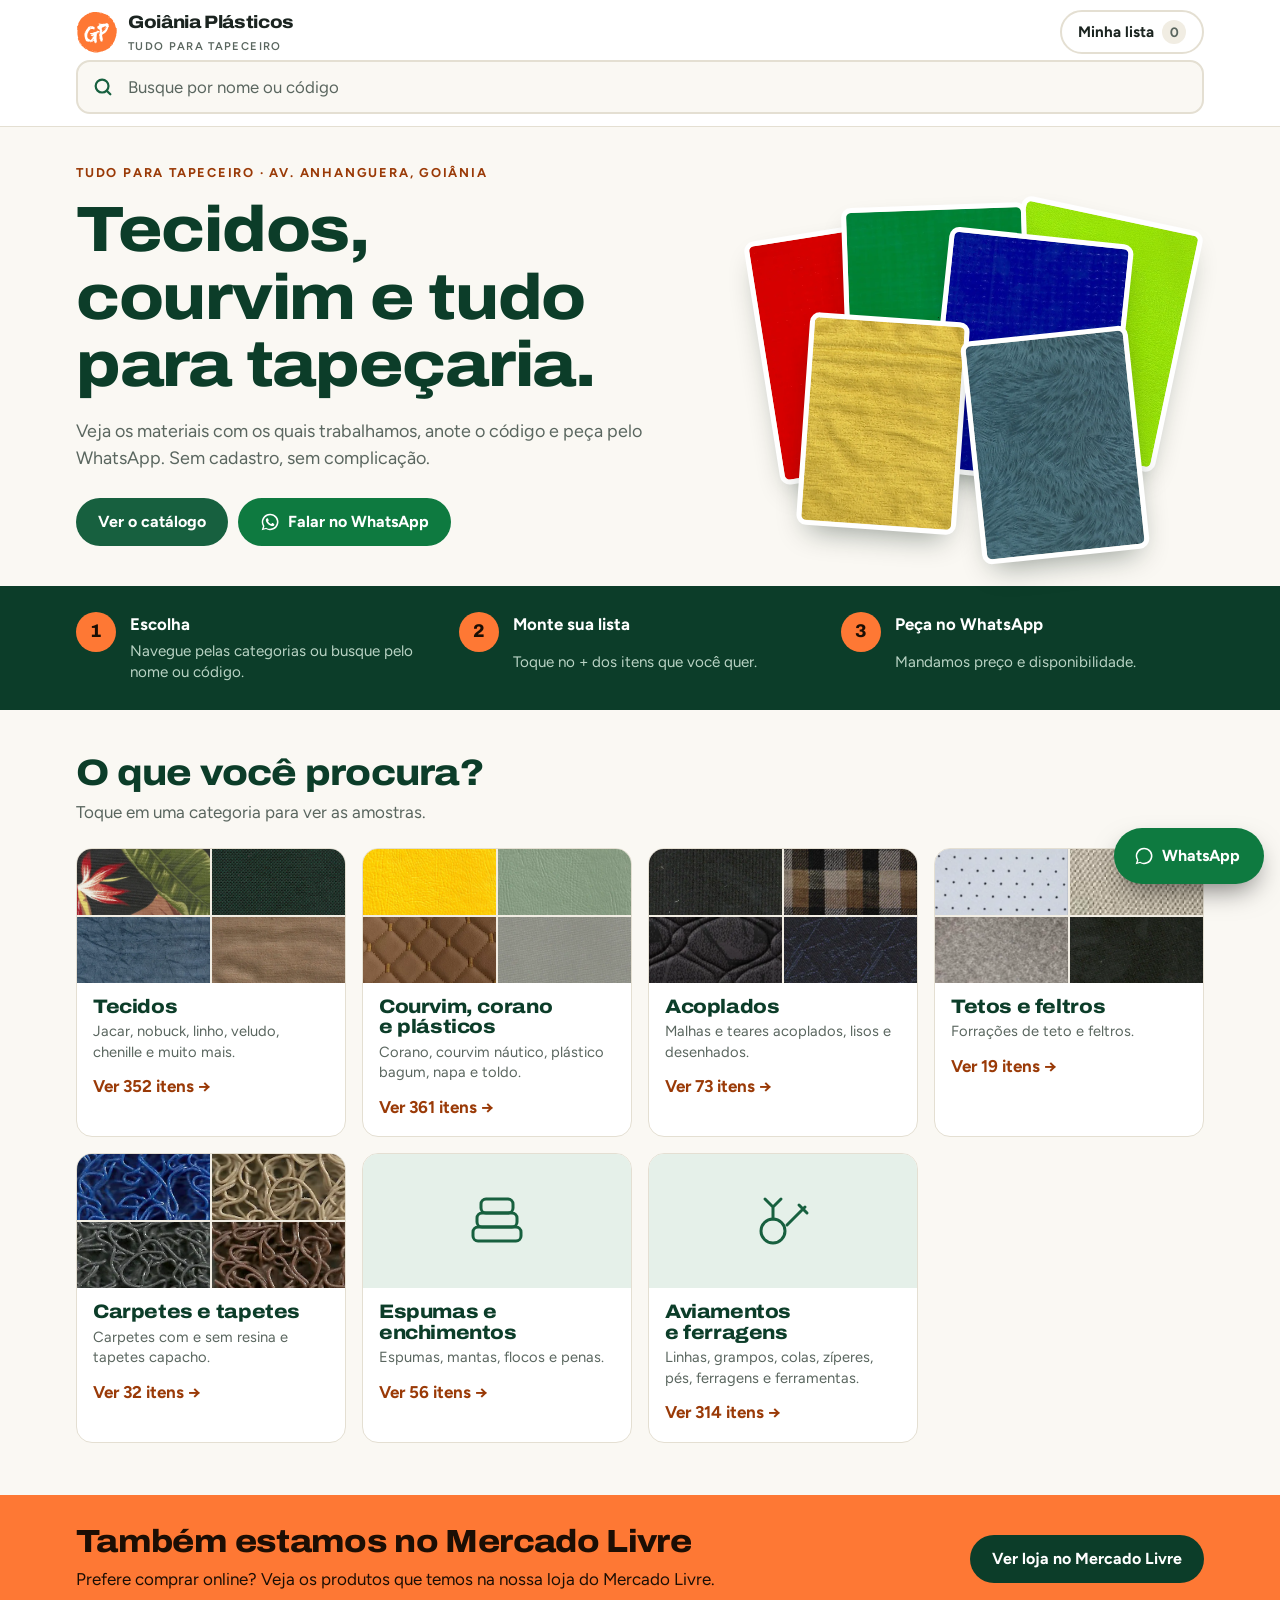
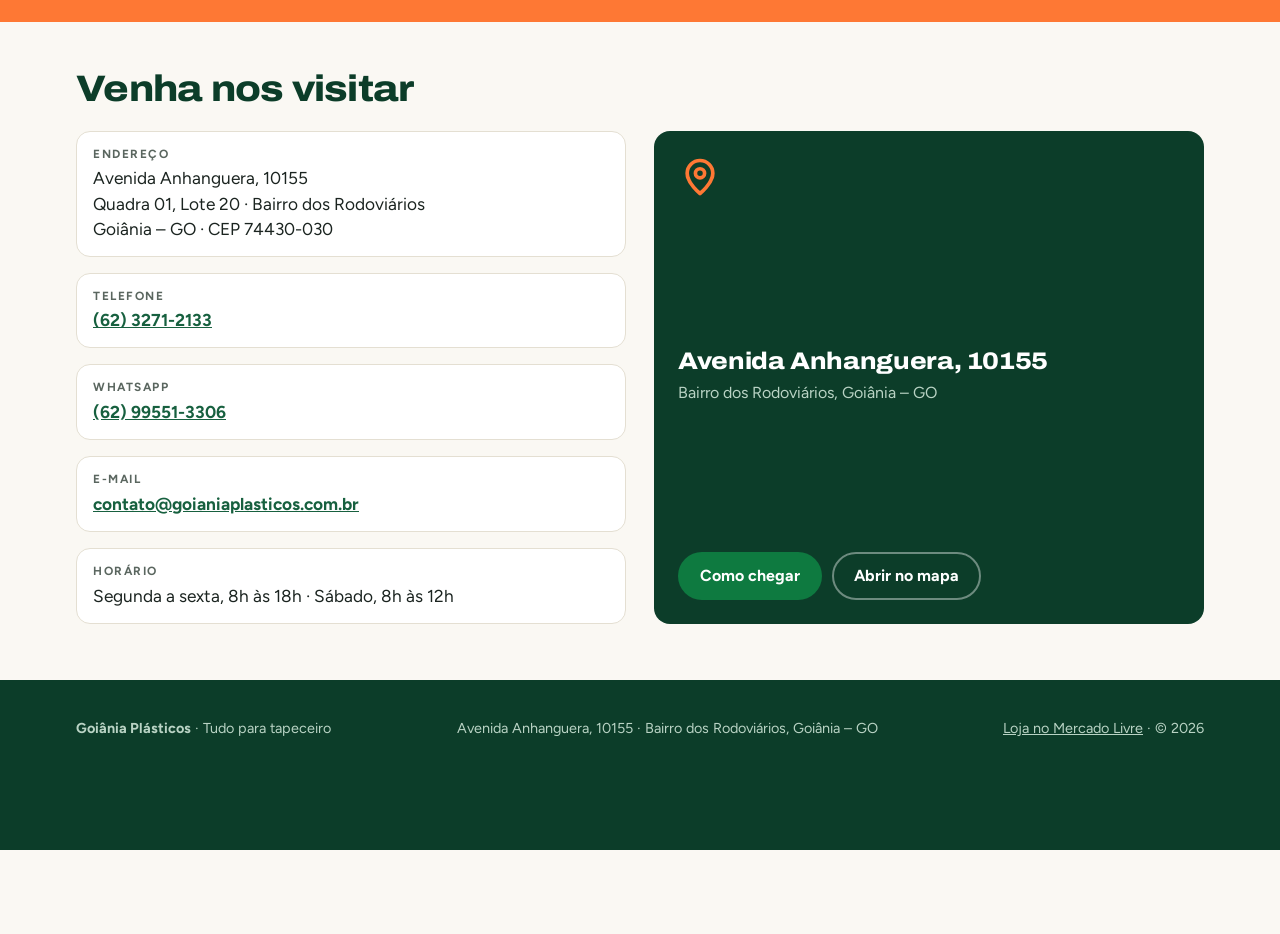
==== commit 6b97fa89: "Melhora contraste dos textos (modo escuro e botão WhatsApp) Co-Authored-By: Claude Sonnet 5.5 <norep" ====
--- a/index.html
+++ b/index.html
@@ -14,19 +14,19 @@
 <style>
 :root{
   --bg:#FAF8F3; --surface:#FFFFFF; --surface-2:#F1EDE3; --ink:#1B2420; --muted:#5A665F; --line:#E4DFD2;
-  --verde:#17603F; --verde-ink:#FFFFFF; --verde-deep:#0C3D29; --verde-tint:#E5F0E9;
+  --verde:#17603F; --verde-ink:#FFFFFF; --verde-deep:#0C3D29; --titulo:#0C3D29; --verde-tint:#E5F0E9;
   --laranja:#FE7834; --laranja-ink:#9A3A07; --laranja-tint:#FFEDE0; --sand:#F4EFE6;
-  --wa:#128C4A; --wa-ink:#FFFFFF; --focus:#17603F;
+  --wa:#0E7A40; --wa-ink:#FFFFFF; --focus:#17603F;
   --f-display:"Archivo","Arial Narrow",system-ui,sans-serif; --f-body:"Figtree",system-ui,-apple-system,"Segoe UI",sans-serif;
 }
 @media (prefers-color-scheme:dark){:root:not([data-theme="light"]){
   --bg:#0E1512; --surface:#16201B; --surface-2:#1E2B24; --ink:#EDF2EE; --muted:#9BAAA1; --line:#2A3A31;
-  --verde:#5CC592; --verde-ink:#07281A; --verde-deep:#0A241A; --verde-tint:#17302478;
+  --verde:#5CC592; --verde-ink:#07281A; --verde-deep:#0A241A; --titulo:#DDF3E6; --verde-tint:#17302478;
   --laranja:#FF8A4C; --laranja-ink:#FFB68C; --laranja-tint:#3A2314; --sand:#1A231E;
   --wa:#1FA85B; --wa-ink:#04210F; --focus:#FF8A4C; color-scheme:dark}}
 :root[data-theme="dark"]{
   --bg:#0E1512; --surface:#16201B; --surface-2:#1E2B24; --ink:#EDF2EE; --muted:#9BAAA1; --line:#2A3A31;
-  --verde:#5CC592; --verde-ink:#07281A; --verde-deep:#0A241A; --verde-tint:#17302478;
+  --verde:#5CC592; --verde-ink:#07281A; --verde-deep:#0A241A; --titulo:#DDF3E6; --verde-tint:#17302478;
   --laranja:#FF8A4C; --laranja-ink:#FFB68C; --laranja-tint:#3A2314; --sand:#1A231E;
   --wa:#1FA85B; --wa-ink:#04210F; --focus:#FF8A4C; color-scheme:dark}
 html{background:var(--bg)}
--- a/css/style.css
+++ b/css/style.css
@@ -46,7 +46,7 @@
 .hero{background:var(--bg)}
 .hero .wrap{display:grid;grid-template-columns:minmax(0,1.15fr) minmax(0,.85fr);gap:32px;align-items:center;padding-block:36px 40px}
 .eyebrow{margin:0 0 14px;font-size:.8rem;font-weight:700;letter-spacing:.14em;text-transform:uppercase;color:var(--laranja-ink)}
-.hero h1{font-weight:800;font-size:clamp(2.2rem,8.2vw,4rem);color:var(--verde-deep)}
+.hero h1{font-weight:800;font-size:clamp(2.2rem,8.2vw,4rem);color:var(--titulo)}
 .hero h1 em{font-style:normal;position:relative;white-space:nowrap}
 .hero h1 em svg{position:absolute;left:-2%;bottom:-.16em;width:104%;height:.34em;color:var(--laranja);z-index:-1;overflow:visible}
 .hero .lead{margin:20px 0 26px;max-width:34em;font-size:1.12rem;color:var(--muted)}
@@ -69,7 +69,7 @@
 .steps span{color:#B9D3C4;font-size:.95rem;line-height:1.4}
 
 .sec{padding-block:44px 8px}
-.sec h2{font-weight:800;font-size:clamp(1.6rem,5vw,2.3rem);color:var(--verde-deep)}
+.sec h2{font-weight:800;font-size:clamp(1.6rem,5vw,2.3rem);color:var(--titulo)}
 .sec .sub{margin:8px 0 22px;color:var(--muted);max-width:40em}
 .tiles{display:grid;grid-template-columns:repeat(auto-fill,minmax(250px,1fr));gap:16px}
 .tile{display:flex;flex-direction:column;text-decoration:none;color:var(--ink);background:var(--surface);border:1px solid var(--line);border-radius:16px;overflow:hidden;transition:transform .2s,box-shadow .2s}
@@ -79,7 +79,7 @@
 .mosaic.plain{display:grid;place-items:center;grid-template-columns:1fr;grid-template-rows:1fr;background:var(--verde-tint);color:var(--verde)}
 .mosaic.plain svg{width:64px;height:64px}
 .tile .t{padding:14px 16px 16px;display:flex;flex-direction:column;gap:4px}
-.tile h3{font-size:1.22rem;font-weight:800;color:var(--verde-deep)}
+.tile h3{font-size:1.22rem;font-weight:800;color:var(--titulo)}
 .tile p{margin:0;font-size:.92rem;color:var(--muted);line-height:1.4}
 .tile .go{margin-top:8px;font-weight:700;color:var(--laranja-ink);display:inline-flex;align-items:center;gap:6px}
 
@@ -111,7 +111,7 @@
 .crumb{display:flex;align-items:center;gap:12px;margin-bottom:14px}
 .back{display:inline-flex;align-items:center;gap:6px;min-height:44px;padding:0 16px 0 10px;border-radius:999px;border:2px solid var(--line);background:var(--surface);font-weight:700;text-decoration:none;color:var(--ink)}
 .back svg{width:20px;height:20px}
-.page h1{font-weight:800;font-size:clamp(1.8rem,6vw,2.8rem);color:var(--verde-deep)}
+.page h1{font-weight:800;font-size:clamp(1.8rem,6vw,2.8rem);color:var(--titulo)}
 .page .count{margin:6px 0 0;color:var(--muted)}
 .chips{display:flex;gap:8px;overflow-x:auto;padding:16px 2px 6px;margin:0 -2px;scrollbar-width:none}
 .chips::-webkit-scrollbar{display:none}
@@ -129,7 +129,7 @@
 .add{position:absolute;right:8px;top:8px;display:grid;place-items:center;width:44px;height:44px;border-radius:50%;border:0;background:var(--surface);color:var(--verde);box-shadow:0 4px 12px rgba(0,0,0,.3);font-size:1.7rem;line-height:1;font-weight:500}
 .add[aria-pressed="true"]{background:var(--laranja);color:#1c0e04}
 .add svg{width:22px;height:22px}
-.more-h{margin:36px 0 4px;font-family:var(--f-display);font-stretch:112%;font-weight:800;font-size:1.3rem;color:var(--verde-deep)}
+.more-h{margin:36px 0 4px;font-family:var(--f-display);font-stretch:112%;font-weight:800;font-size:1.3rem;color:var(--titulo)}
 .more-p{margin:0 0 8px;color:var(--muted);font-size:.95rem}
 .rows{list-style:none;margin:0;padding:0;border-top:1px solid var(--line)}
 .row{display:grid;grid-template-columns:auto minmax(0,1fr) auto;gap:12px;align-items:center;padding:10px 0;border-bottom:1px solid var(--line)}
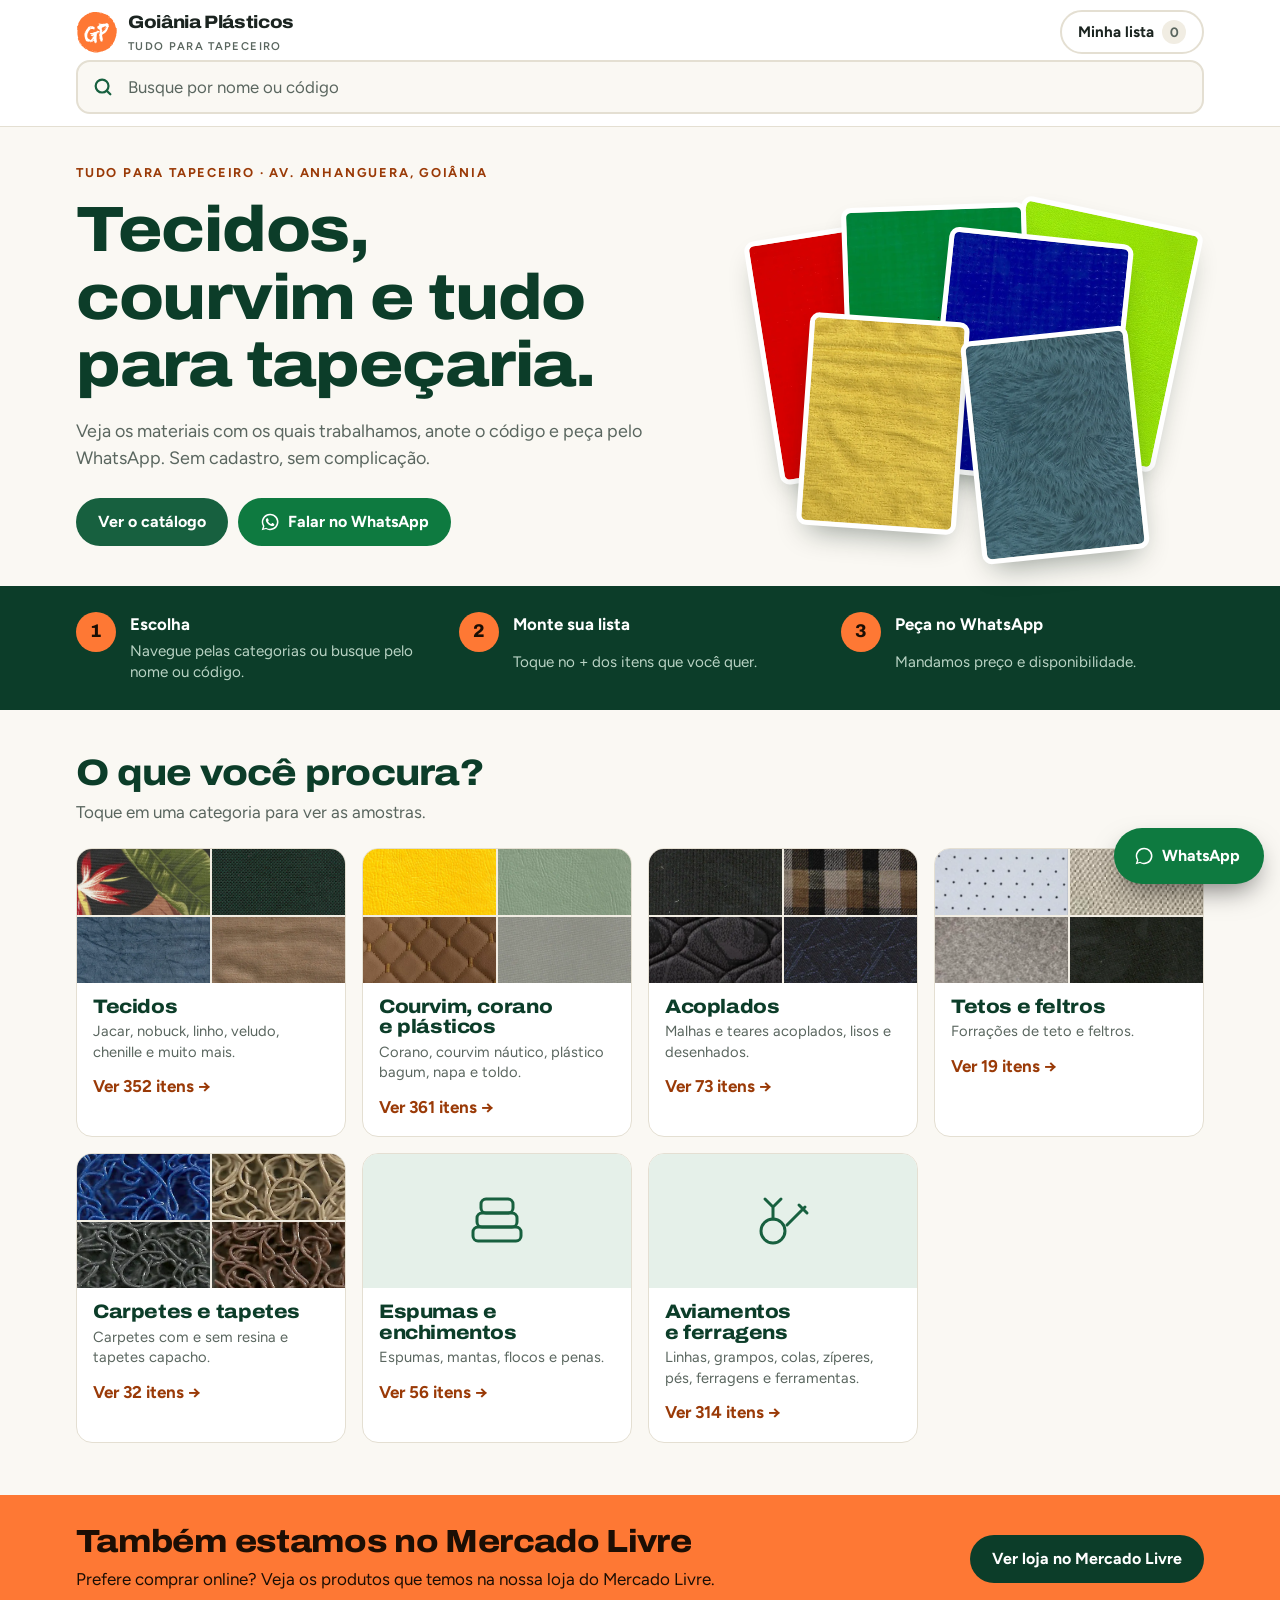
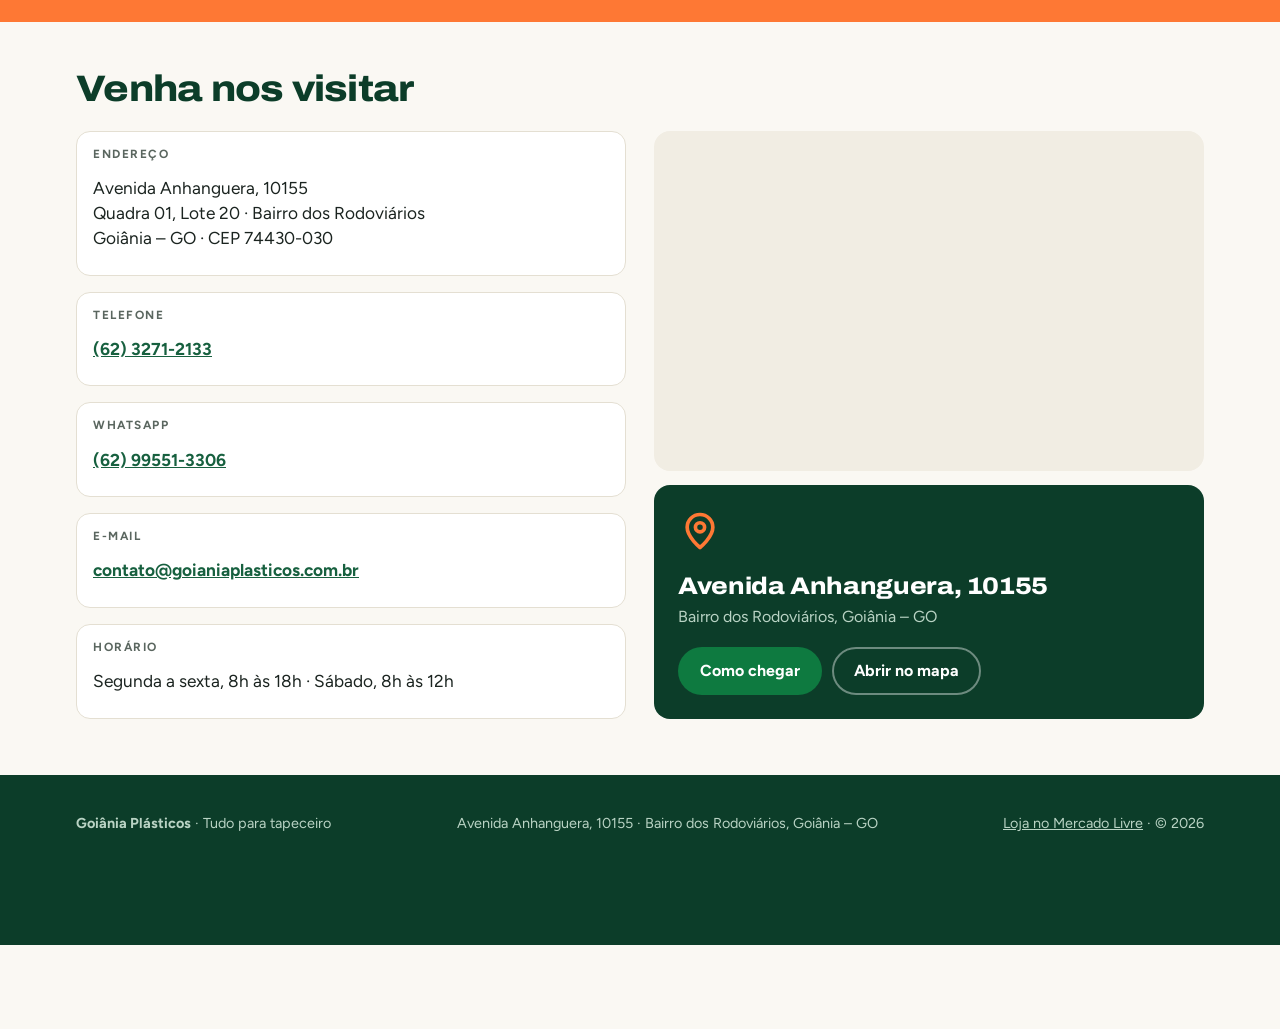
==== commit 0c10581a: "Cartão de compartilhamento (Open Graph) para WhatsApp Co-Authored-By: Claude Sonnet 5.5 <noreply@ant" ====
--- a/index.html
+++ b/index.html
@@ -6,6 +6,18 @@
 <title>Goiânia Plásticos</title>
 <meta name="claude:viewport-fit-sides" content="cover">
 <meta name="description" content="Goiânia Plásticos: tecidos, courvim, corano, acoplados, tetos, espumas e aviamentos para tapeceiro. Veja as amostras e peça pelo WhatsApp. Av. Anhanguera, Goiânia.">
+<meta property="og:type" content="website">
+<meta property="og:locale" content="pt_BR">
+<meta property="og:site_name" content="Goiânia Plásticos">
+<meta property="og:title" content="Goiânia Plásticos – Tudo para tapeceiro">
+<meta property="og:description" content="Tecidos, courvim, corano, espumas e aviamentos. Veja as amostras e peça pelo WhatsApp. Av. Anhanguera, Goiânia.">
+<meta property="og:url" content="https://goianiaplasticos.com.br/">
+<meta property="og:image" content="https://goianiaplasticos.com.br/img/og.jpg">
+<meta property="og:image:width" content="1200">
+<meta property="og:image:height" content="630">
+<meta property="og:image:alt" content="Logo da Goiânia Plásticos – Tudo para tapeceiro">
+<meta name="twitter:card" content="summary_large_image">
+<link rel="canonical" href="https://goianiaplasticos.com.br/">
 <meta name="theme-color" content="#FAF8F3">
 <link rel="icon" type="image/svg+xml" href="img/logo.svg">
 <link rel="preconnect" href="https://fonts.googleapis.com">
--- a/css/style.css
+++ b/css/style.css
@@ -201,3 +201,12 @@
 @media (prefers-reduced-motion:reduce){*{transition:none!important;animation:none!important;scroll-behavior:auto!important}}
 .search input::-webkit-search-cancel-button,.search input::-webkit-search-decoration{-webkit-appearance:none;appearance:none}
 footer a{color:inherit;text-decoration:underline}
+
+.mapcol{display:flex;flex-direction:column;gap:14px;min-width:0}
+.mapcol .map{width:100%;height:300px;border:0;border-radius:16px;background:var(--surface-2)}
+.mapcol .where{min-height:0}
+@media (min-width:760px){.mapcol .map{height:340px}}
+
+.card .ph .tag{position:absolute;left:8px;bottom:8px;padding:4px 10px;border-radius:999px;background:var(--laranja);color:#1c0e04;font-size:.78rem;font-weight:700}
+.tag-in{display:inline-block;padding:3px 10px;border-radius:999px;background:var(--laranja);color:#1c0e04;font-size:.78rem;font-weight:700;vertical-align:middle}
+.sc{font-style:normal;font-weight:700;color:var(--laranja-ink)}
